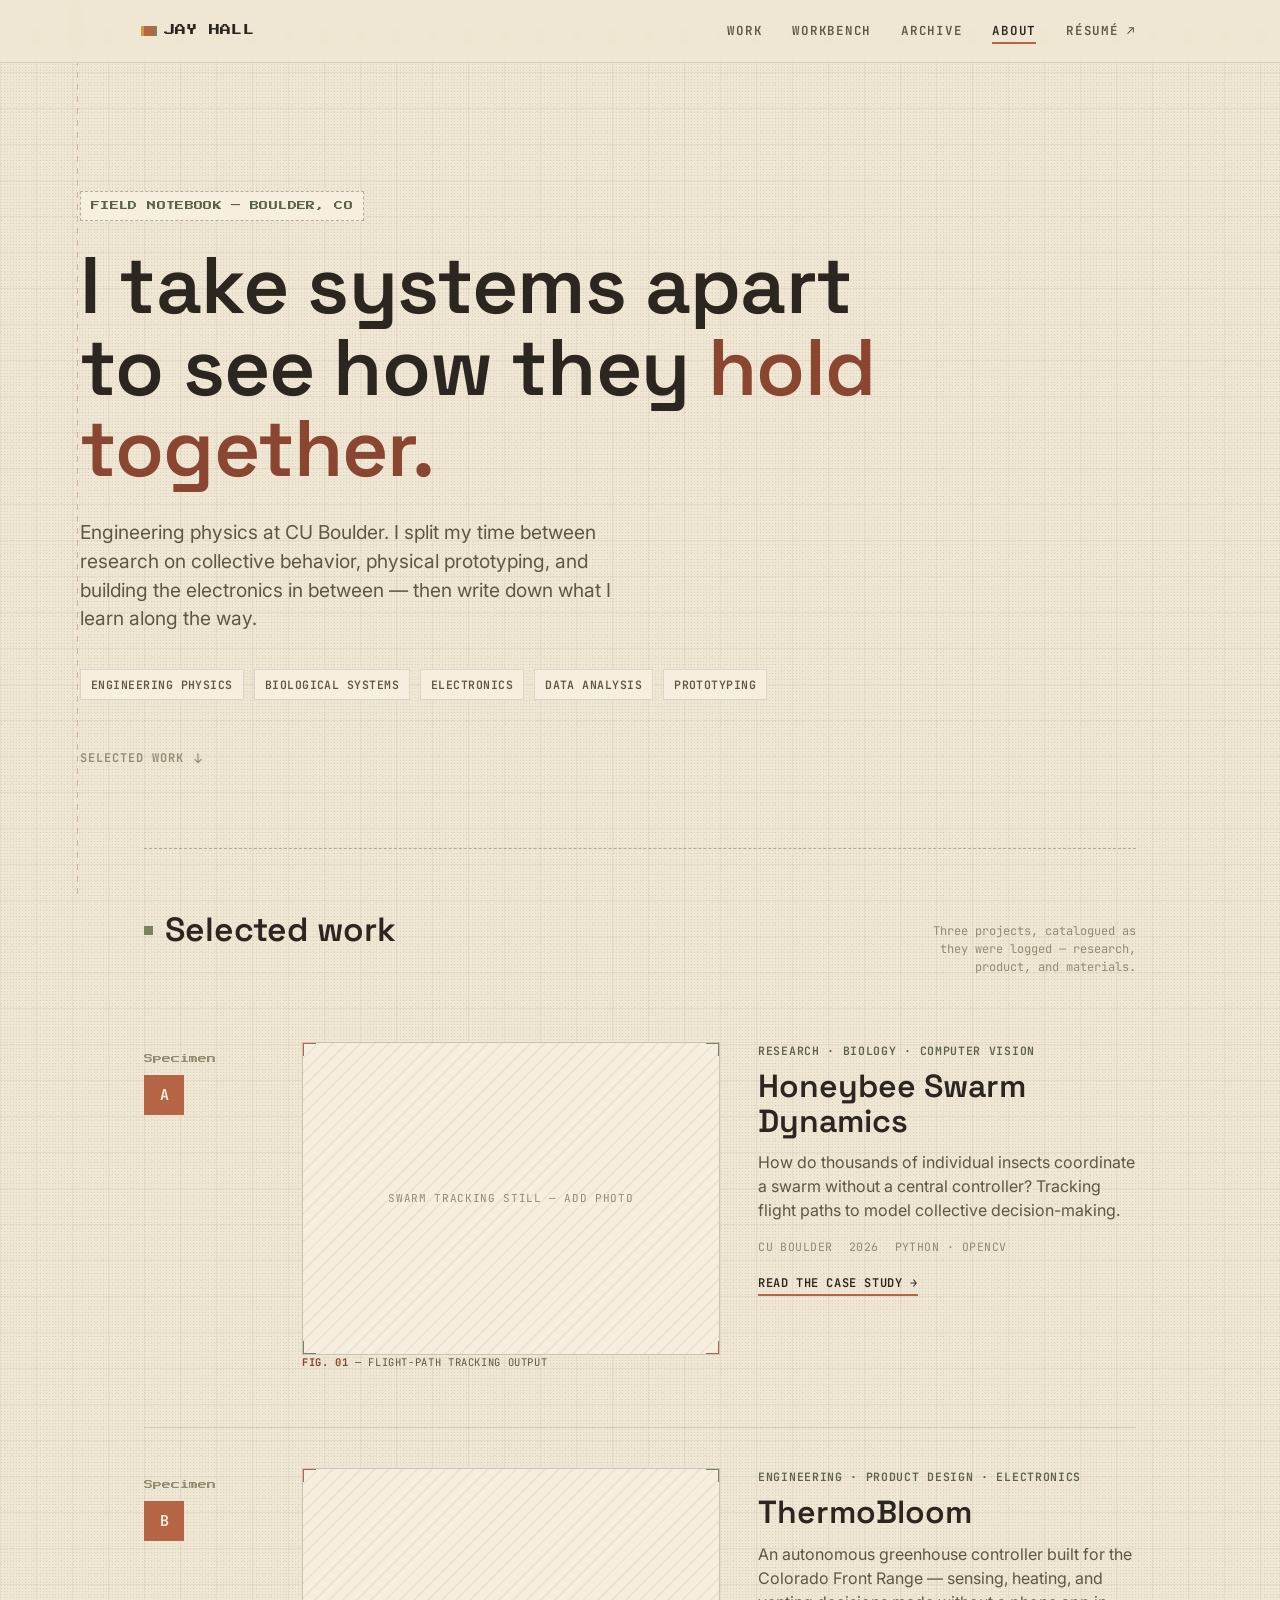
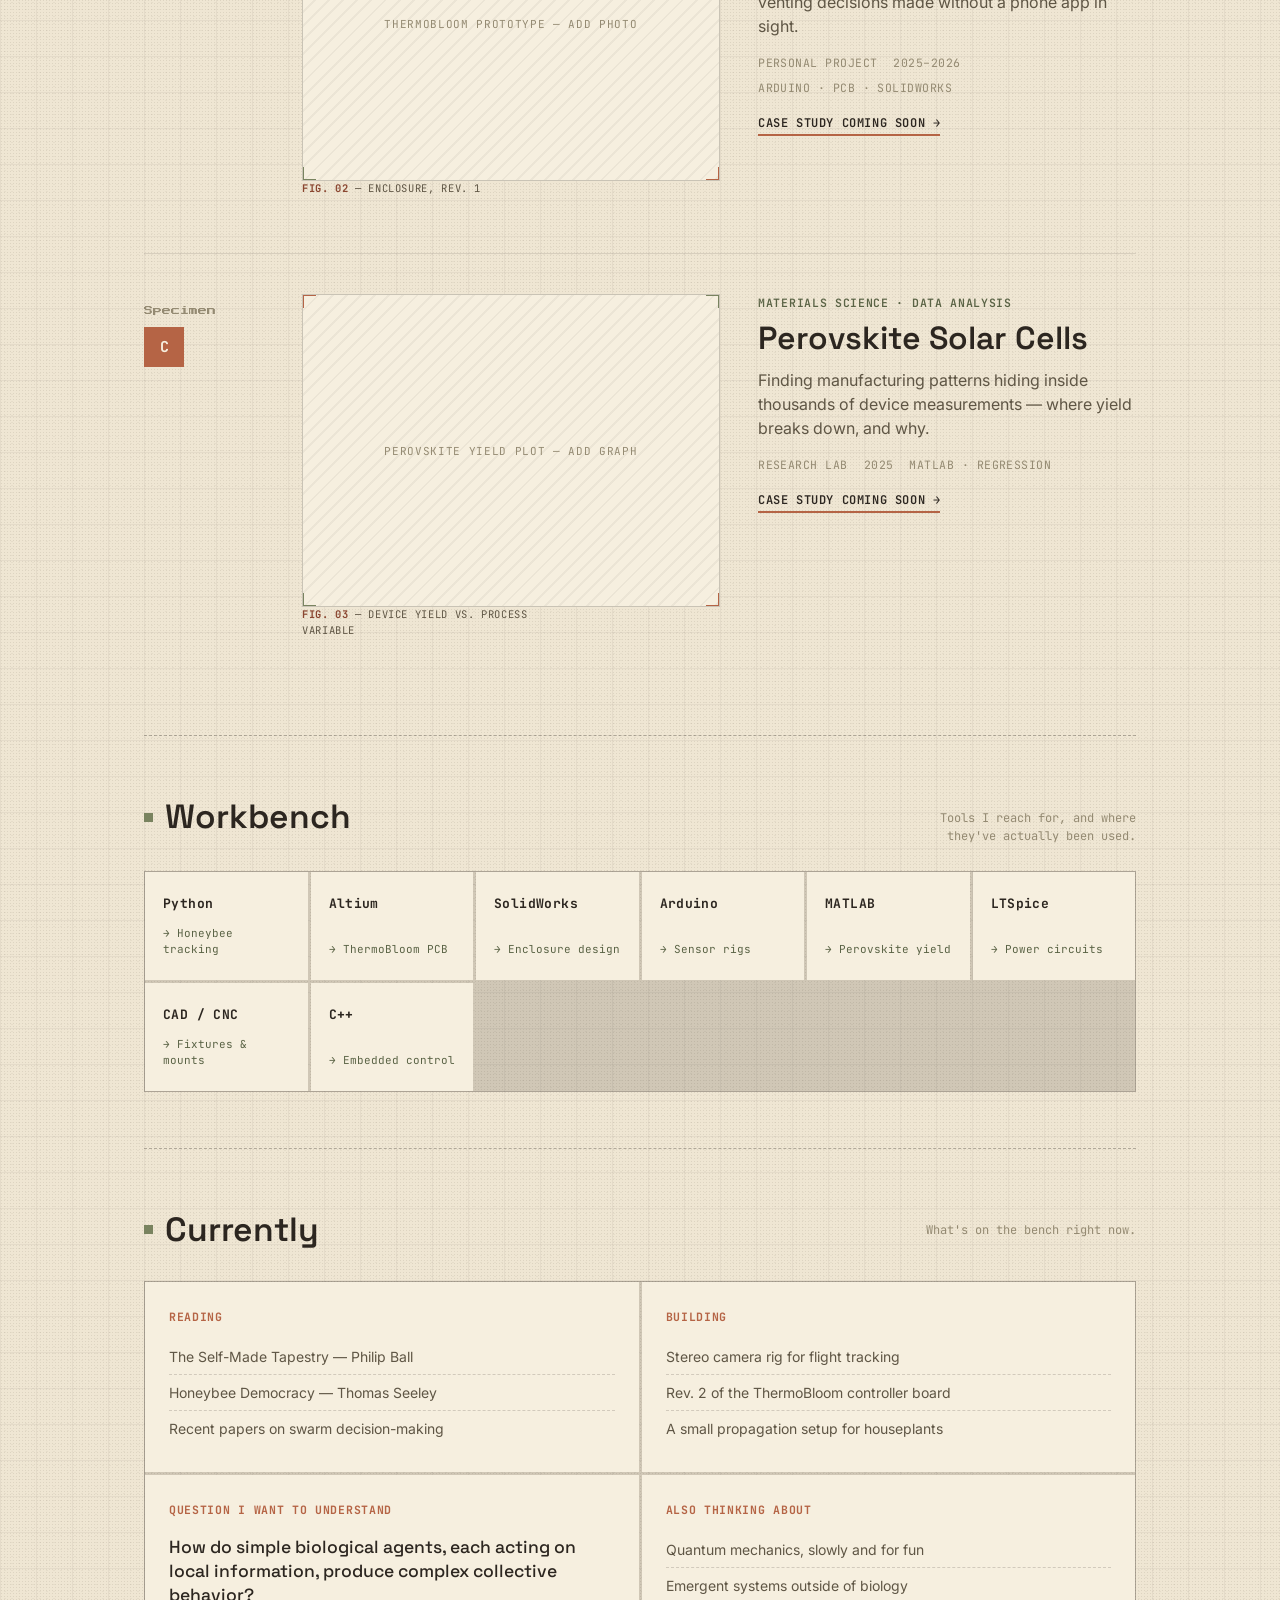
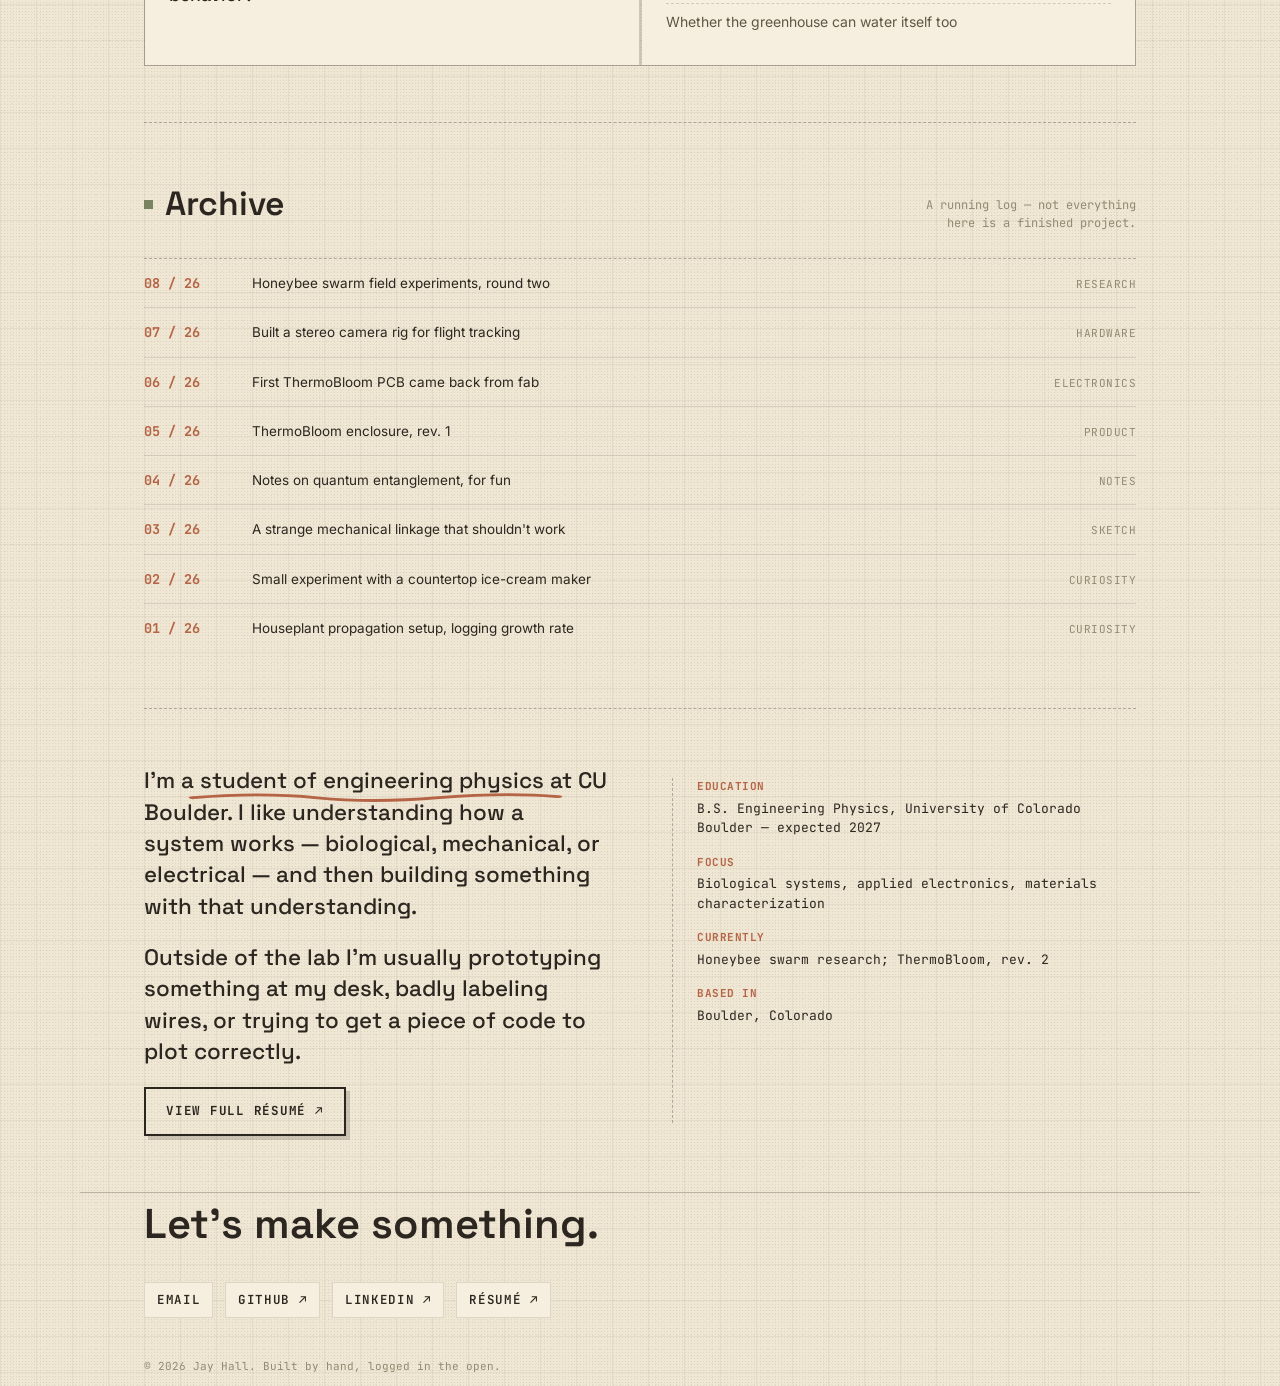
==== index.html @ 504ff8e0 "Update design: earthy palette + technical manual / indie game style" ====
<!doctype html>
<html lang="en">
<head>
<meta charset="utf-8">
<meta name="viewport" content="width=device-width, initial-scale=1">
<title>Jay Hall — Engineering Physics, Research, Prototyping</title>
<meta name="description" content="Portfolio of Jay Hall — engineering physics, biological systems research, and physical prototyping.">
<link rel="stylesheet" href="css/style.css">
</head>
<body>

<nav class="site-nav">
  <div class="wrap">
    <a class="brand" href="index.html"><span class="mark"></span> JAY HALL</a>
    <ul class="nav-links">
      <li><a href="#work">Work</a></li>
      <li><a href="#workbench">Workbench</a></li>
      <li><a href="#archive">Archive</a></li>
      <li><a href="#about">About</a></li>
      <li><a href="resume.html">Résumé ↗</a></li>
    </ul>
  </div>
</nav>

<main>

  <!-- HERO -->
  <header class="hero wrap">
    <div class="field-tag">Field notebook — Boulder, CO</div>
    <h1>I take systems apart<br>to see how they <em>hold together.</em></h1>
    <p class="lede">Engineering physics at CU Boulder. I split my time between research on collective behavior, physical prototyping, and building the electronics in between — then write down what I learn along the way.</p>
    <div class="field-tags">
      <span>Engineering Physics</span>
      <span>Biological Systems</span>
      <span>Electronics</span>
      <span>Data Analysis</span>
      <span>Prototyping</span>
    </div>
    <a class="scroll-cue" href="#work">
      Selected work
      <svg viewBox="0 0 24 24" fill="none" stroke="currentColor" stroke-width="2"><path d="M12 4v16M6 14l6 6 6-6"/></svg>
    </a>
  </header>

  <!-- SELECTED WORK -->
  <section id="work" class="wrap">
    <div class="section-head reveal">
      <h2>Selected work</h2>
      <div class="note">Three projects, catalogued as they were logged — research, product, and materials.</div>
    </div>

    <div class="work-list">

      <article class="work-entry reveal">
        <div class="spec-no">Specimen<b>A</b></div>
        <div class="work-card">
          <div>
            <figure class="bracketed">
              <div class="placeholder-art">Swarm tracking still — add photo</div>
              <span class="bx1"></span><span class="bx2"></span>
            </figure>
            <p class="fig-caption"><b>FIG. 01</b> — Flight-path tracking output</p>
          </div>
          <div class="body">
            <div class="work-tag">Research · Biology · Computer Vision</div>
            <a class="title-link" href="projects/honeybees.html"><h3>Honeybee Swarm Dynamics</h3></a>
            <p>How do thousands of individual insects coordinate a swarm without a central controller? Tracking flight paths to model collective decision-making.</p>
            <div class="work-meta">
              <span>CU Boulder</span>
              <span>2026</span>
              <span>Python · OpenCV</span>
            </div>
            <a class="read-more" href="projects/honeybees.html">Read the case study →</a>
          </div>
        </div>
      </article>

      <article class="work-entry reveal">
        <div class="spec-no">Specimen<b>B</b></div>
        <div class="work-card">
          <div>
            <figure class="bracketed">
              <div class="placeholder-art">ThermoBloom prototype — add photo</div>
              <span class="bx1"></span><span class="bx2"></span>
            </figure>
            <p class="fig-caption"><b>FIG. 02</b> — Enclosure, rev. 1</p>
          </div>
          <div class="body">
            <div class="work-tag">Engineering · Product Design · Electronics</div>
            <a class="title-link" href="#"><h3>ThermoBloom</h3></a>
            <p>An autonomous greenhouse controller built for the Colorado Front Range — sensing, heating, and venting decisions made without a phone app in sight.</p>
            <div class="work-meta">
              <span>Personal Project</span>
              <span>2025–2026</span>
              <span>Arduino · PCB · SolidWorks</span>
            </div>
            <a class="read-more" href="#">Case study coming soon →</a>
          </div>
        </div>
      </article>

      <article class="work-entry reveal">
        <div class="spec-no">Specimen<b>C</b></div>
        <div class="work-card">
          <div>
            <figure class="bracketed">
              <div class="placeholder-art">Perovskite yield plot — add graph</div>
              <span class="bx1"></span><span class="bx2"></span>
            </figure>
            <p class="fig-caption"><b>FIG. 03</b> — Device yield vs. process variable</p>
          </div>
          <div class="body">
            <div class="work-tag">Materials Science · Data Analysis</div>
            <a class="title-link" href="#"><h3>Perovskite Solar Cells</h3></a>
            <p>Finding manufacturing patterns hiding inside thousands of device measurements — where yield breaks down, and why.</p>
            <div class="work-meta">
              <span>Research Lab</span>
              <span>2025</span>
              <span>MATLAB · Regression</span>
            </div>
            <a class="read-more" href="#">Case study coming soon →</a>
          </div>
        </div>
      </article>

    </div>
  </section>

  <!-- WORKBENCH -->
  <section id="workbench" class="wrap">
    <div class="section-head reveal">
      <h2>Workbench</h2>
      <div class="note">Tools I reach for, and where they've actually been used.</div>
    </div>
    <div class="workbench-grid reveal">
      <div class="bench-item"><span class="name">Python</span><span class="used-in">→ Honeybee tracking</span></div>
      <div class="bench-item"><span class="name">Altium</span><span class="used-in">→ ThermoBloom PCB</span></div>
      <div class="bench-item"><span class="name">SolidWorks</span><span class="used-in">→ Enclosure design</span></div>
      <div class="bench-item"><span class="name">Arduino</span><span class="used-in">→ Sensor rigs</span></div>
      <div class="bench-item"><span class="name">MATLAB</span><span class="used-in">→ Perovskite yield</span></div>
      <div class="bench-item"><span class="name">LTSpice</span><span class="used-in">→ Power circuits</span></div>
      <div class="bench-item"><span class="name">CAD / CNC</span><span class="used-in">→ Fixtures &amp; mounts</span></div>
      <div class="bench-item"><span class="name">C++</span><span class="used-in">→ Embedded control</span></div>
    </div>
  </section>

  <!-- CURRENTLY -->
  <section class="wrap">
    <div class="section-head reveal">
      <h2>Currently</h2>
      <div class="note">What's on the bench right now.</div>
    </div>
    <div class="currently-grid reveal">
      <div class="currently-cell">
        <h4>Reading</h4>
        <ul>
          <li>The Self-Made Tapestry — Philip Ball</li>
          <li>Honeybee Democracy — Thomas Seeley</li>
          <li>Recent papers on swarm decision-making</li>
        </ul>
      </div>
      <div class="currently-cell">
        <h4>Building</h4>
        <ul>
          <li>Stereo camera rig for flight tracking</li>
          <li>Rev. 2 of the ThermoBloom controller board</li>
          <li>A small propagation setup for houseplants</li>
        </ul>
      </div>
      <div class="currently-cell">
        <h4>Question I want to understand</h4>
        <p class="question">How do simple biological agents, each acting on local information, produce complex collective behavior?</p>
      </div>
      <div class="currently-cell">
        <h4>Also thinking about</h4>
        <ul>
          <li>Quantum mechanics, slowly and for fun</li>
          <li>Emergent systems outside of biology</li>
          <li>Whether the greenhouse can water itself too</li>
        </ul>
      </div>
    </div>
  </section>

  <!-- ARCHIVE -->
  <section id="archive" class="wrap">
    <div class="section-head reveal">
      <h2>Archive</h2>
      <div class="note">A running log — not everything here is a finished project.</div>
    </div>
    <div class="archive-list reveal">
      <div class="archive-row"><span class="idx">08 / 26</span><span class="desc">Honeybee swarm field experiments, round two</span><span class="tag">Research</span></div>
      <div class="archive-row"><span class="idx">07 / 26</span><span class="desc">Built a stereo camera rig for flight tracking</span><span class="tag">Hardware</span></div>
      <div class="archive-row"><span class="idx">06 / 26</span><span class="desc">First ThermoBloom PCB came back from fab</span><span class="tag">Electronics</span></div>
      <div class="archive-row"><span class="idx">05 / 26</span><span class="desc">ThermoBloom enclosure, rev. 1</span><span class="tag">Product</span></div>
      <div class="archive-row"><span class="idx">04 / 26</span><span class="desc">Notes on quantum entanglement, for fun</span><span class="tag">Notes</span></div>
      <div class="archive-row"><span class="idx">03 / 26</span><span class="desc">A strange mechanical linkage that shouldn't work</span><span class="tag">Sketch</span></div>
      <div class="archive-row"><span class="idx">02 / 26</span><span class="desc">Small experiment with a countertop ice-cream maker</span><span class="tag">Curiosity</span></div>
      <div class="archive-row"><span class="idx">01 / 26</span><span class="desc">Houseplant propagation setup, logging growth rate</span><span class="tag">Curiosity</span></div>
    </div>
  </section>

  <!-- ABOUT / RESUME TEASER -->
  <section id="about" class="wrap">
    <div class="about-block reveal">
      <div>
        <p>I'm a <span class="mark">student of engineering physics<svg viewBox="0 0 100 10" preserveAspectRatio="none"><path d="M2 6 Q 20 1, 35 6 T 68 6 T 100 5"/></svg></span> at CU Boulder. I like understanding how a system works — biological, mechanical, or electrical — and then building something with that understanding.</p>
        <p>Outside of the lab I'm usually prototyping something at my desk, badly labeling wires, or trying to get a piece of code to plot correctly.</p>
        <a class="btn ghost" href="resume.html">View full résumé ↗</a>
      </div>
      <dl class="mini-resume">
        <dt>Education</dt>
        <dd>B.S. Engineering Physics, University of Colorado Boulder — expected 2027</dd>
        <dt>Focus</dt>
        <dd>Biological systems, applied electronics, materials characterization</dd>
        <dt>Currently</dt>
        <dd>Honeybee swarm research; ThermoBloom, rev. 2</dd>
        <dt>Based in</dt>
        <dd>Boulder, Colorado</dd>
      </dl>
    </div>
  </section>

</main>

<footer class="wrap">
  <p class="cta">Let's make something.</p>
  <div class="contact-links">
    <a href="mailto:jay@example.com">Email</a>
    <a href="https://github.com/">GitHub ↗</a>
    <a href="https://linkedin.com/">LinkedIn ↗</a>
    <a href="resume.html">Résumé ↗</a>
  </div>
  <p class="fine">© <span id="year"></span> Jay Hall. Built by hand, logged in the open.</p>
</footer>

<script src="js/main.js"></script>
</body>
</html>
---- css/style.css ----
/* ============================================================
   JAY HALL — PORTFOLIO
   Design system: "Field Manual"
   Grain-paper ground + earthy 3-color palette (sage / clay / mustard)
   — 1980s technical-manual conventions (leader lines, FIG. captions,
   circled callouts) crossed with indie-game UI framing (corner
   brackets, chunky menu buttons, a pixel-font accent used sparingly).
   ============================================================ */

@import url('https://fonts.googleapis.com/css2?family=Space+Grotesk:wght@400;500;600;700&family=Inter:wght@400;500;600&family=JetBrains+Mono:wght@400;500;600;700&family=Press+Start+2P&display=swap');

:root{
  /* -- paper -- */
  --paper:        #efe6d3;
  --paper-deep:   #e6dac0;
  --paper-card:   #f6efdf;
  --grain-dot:    rgba(64, 54, 38, 0.10);
  --grid-line:    rgba(64, 54, 38, 0.06);

  /* -- ink -- */
  --ink:          #2c2620;
  --ink-soft:     #5f5645;
  --ink-faint:    #948a72;

  /* -- earthy accent trio -- */
  --clay:         #b56445;   /* primary accent — rust/clay */
  --clay-deep:    #8a4630;
  --sage:         #79835f;   /* secondary accent — muted sage */
  --sage-deep:    #5a6345;
  --mustard:      #cf9a3e;   /* tertiary — sparing highlight */

  --margin-line:  var(--clay);

  --serif:  'Space Grotesk', 'Inter', sans-serif; /* display / headings */
  --sans:   'Inter', -apple-system, BlinkMacSystemFont, sans-serif;
  --mono:   'JetBrains Mono', 'SFMono-Regular', monospace;
  --pixel:  'Press Start 2P', var(--mono);

  --edge: 1.5px solid rgba(44,38,32,0.22);
  --edge-soft: 1px solid rgba(44,38,32,0.12);
  --edge-dashed: 1.5px dashed rgba(44,38,32,0.32);

  --content-w: 1120px;
  --gutter: clamp(20px, 5vw, 64px);
}

*,*::before,*::after{ box-sizing: border-box; }
html{ scroll-behavior: smooth; }

@media (prefers-reduced-motion: reduce){
  html{ scroll-behavior: auto; }
  *,*::before,*::after{ animation-duration: 0.001ms !important; animation-iteration-count: 1 !important; transition-duration: 0.001ms !important; scroll-behavior: auto !important; }
}

/* ---------- grain-paper background (recreates a fine halftone/noise
   texture on warm paper without shipping an image file) ---------- */
body{
  margin: 0;
  background-color: var(--paper);
  background-image:
    radial-gradient(var(--grain-dot) 0.6px, transparent 0.6px),
    radial-gradient(var(--grain-dot) 0.5px, transparent 0.5px),
    linear-gradient(var(--grid-line) 1px, transparent 1px),
    linear-gradient(90deg, var(--grid-line) 1px, transparent 1px);
  background-size:
    3px 3px,
    7px 7px,
    36px 36px,
    36px 36px;
  background-position:
    0 0,
    1.5px 3px,
    0 0,
    0 0;
  color: var(--ink);
  font-family: var(--sans);
  font-size: 16px;
  line-height: 1.5;
  -webkit-font-smoothing: antialiased;
}

/* left margin rule, like a lab notebook page — desktop only */
body::before{
  content: "";
  position: fixed;
  top: 0; bottom: 0;
  left: clamp(28px, 6vw, 96px);
  width: 1px;
  background:
    repeating-linear-gradient(
      to bottom,
      var(--margin-line) 0 6px,
      transparent 6px 12px
    );
  opacity: 0.4;
  z-index: 0;
  pointer-events: none;
}
@media (max-width: 760px){ body::before{ display:none; } }

a{ color: inherit; }
img{ max-width: 100%; display:block; }

::selection{ background: var(--clay); color: var(--paper-card); }

:focus-visible{
  outline: 2px solid var(--clay);
  outline-offset: 3px;
}

.wrap{
  max-width: var(--content-w);
  margin: 0 auto;
  padding: 0 var(--gutter);
  position: relative;
  z-index: 1;
}

/* ---------- eyebrow / labels ---------- */
.eyebrow{
  font-family: var(--mono);
  font-weight: 600;
  font-size: 12px;
  letter-spacing: 0.14em;
  text-transform: uppercase;
  color: var(--clay);
}
.eyebrow.muted{ color: var(--ink-faint); }

.hr{ border: none; border-top: var(--edge); margin: 0; }
.hr.dashed{ border-top: var(--edge-dashed); }

/* ---------- corner-bracket frame (indie-game reticle / manual figure
   frame) — apply with class "bracketed" on any positioned box ---------- */
.bracketed{ position: relative; }
.bracketed::before,
.bracketed::after,
.bracketed .bx1,
.bracketed .bx2{
  content: "";
  position: absolute;
  width: 14px; height: 14px;
  z-index: 2;
  pointer-events: none;
}
.bracketed::before{ /* top-left */
  top: -1px; left: -1px;
  border-top: 2.5px solid var(--clay);
  border-left: 2.5px solid var(--clay);
}
.bracketed::after{ /* bottom-right */
  bottom: -1px; right: -1px;
  border-bottom: 2.5px solid var(--clay);
  border-right: 2.5px solid var(--clay);
}
.bracketed .bx1{ top: -1px; right: -1px; border-top: 2.5px solid var(--sage); border-right: 2.5px solid var(--sage); }
.bracketed .bx2{ bottom: -1px; left: -1px; border-bottom: 2.5px solid var(--sage); border-left: 2.5px solid var(--sage); }

/* ---------- nav ---------- */
.site-nav{
  position: sticky;
  top: 0;
  z-index: 40;
  background: rgba(239,230,211,0.88);
  backdrop-filter: blur(6px);
  border-bottom: var(--edge-soft);
}
.site-nav .wrap{
  display: flex;
  align-items: center;
  justify-content: space-between;
  height: 62px;
}
.brand{
  font-family: var(--pixel);
  font-size: 11px;
  letter-spacing: 0.02em;
  text-decoration: none;
  display:flex;
  align-items:center;
  gap: 10px;
  color: var(--ink);
}
.brand .mark{
  display:inline-block;
  width: 10px; height: 10px;
  background: var(--clay);
  box-shadow: 3px 0 0 var(--sage), -3px 0 0 var(--mustard);
}
.nav-links{
  display:flex;
  gap: clamp(14px, 2.4vw, 30px);
  list-style: none;
  margin:0; padding:0;
  font-family: var(--mono);
  font-weight: 600;
  font-size: 12.5px;
  letter-spacing: 0.06em;
  text-transform: uppercase;
}
.nav-links a{
  text-decoration: none;
  color: var(--ink-soft);
  padding-bottom: 3px;
  border-bottom: 2px solid transparent;
  transition: color .15s ease, border-color .15s ease;
}
.nav-links a:hover, .nav-links a.active{
  color: var(--ink);
  border-color: var(--clay);
}
@media (max-width: 700px){ .nav-links{ display:none; } }

/* ---------- hero ---------- */
.hero{ padding: clamp(64px, 12vw, 128px) 0 clamp(48px, 8vw, 80px); position: relative; }
.hero .field-tag{
  font-family: var(--pixel);
  font-size: 9px;
  line-height: 1.8;
  color: var(--sage-deep);
  letter-spacing: 0.04em;
  text-transform: uppercase;
  margin-bottom: 24px;
  display:inline-block;
  padding: 6px 10px;
  border: var(--edge-dashed);
  background: var(--paper-card);
}
.hero h1{
  font-family: var(--serif);
  font-weight: 600;
  font-size: clamp(2.5rem, 6.6vw, 5rem);
  line-height: 1.02;
  margin: 0 0 28px;
  letter-spacing: -0.01em;
}
.hero h1 em{
  font-style: normal;
  color: var(--clay-deep);
}
.hero .lede{
  max-width: 46ch;
  font-size: clamp(1.02rem, 1.6vw, 1.2rem);
  color: var(--ink-soft);
  margin: 0 0 36px;
}
.hero .field-tags{
  display:flex; flex-wrap: wrap; gap: 10px;
  margin-bottom: 44px;
}
.hero .field-tags span{
  font-family: var(--mono);
  font-weight: 600;
  font-size: 11.5px;
  letter-spacing: 0.04em;
  text-transform: uppercase;
  color: var(--ink-soft);
  border: var(--edge-soft);
  background: var(--paper-card);
  padding: 6px 10px;
}

.scroll-cue{
  font-family: var(--mono);
  font-weight: 600;
  font-size: 12px;
  text-transform: uppercase;
  letter-spacing: 0.08em;
  color: var(--ink-faint);
  display: inline-flex;
  align-items: center;
  gap: 8px;
  text-decoration: none;
}
.scroll-cue svg{ width: 14px; height: 14px; animation: bob 1.8s steps(4) infinite; }
@keyframes bob{ 0%,100%{ transform: translateY(0);} 50%{ transform: translateY(5px);} }

/* ---------- section shell ---------- */
section{ position: relative; }
.section-head{
  display:flex;
  align-items: baseline;
  justify-content: space-between;
  gap: 20px;
  padding: 56px 0 26px;
  border-top: var(--edge-dashed);
}
.section-head h2{
  font-family: var(--serif);
  font-weight: 600;
  font-size: clamp(1.6rem, 3vw, 2.1rem);
  margin: 0;
  display:flex;
  align-items:center;
  gap: 12px;
}
.section-head h2::before{
  content: "";
  width: 9px; height: 9px;
  background: var(--sage);
}
.section-head .note{
  font-family: var(--mono);
  font-size: 12px;
  color: var(--ink-faint);
  text-align: right;
  max-width: 30ch;
}

/* ---------- selected work ---------- */
.work-list{ padding-bottom: 40px; }
.work-entry{
  display: grid;
  grid-template-columns: 110px 1fr;
  gap: clamp(20px, 4vw, 48px);
  padding: 40px 0;
  border-top: var(--edge-soft);
  align-items: start;
}
.work-entry:first-child{ border-top: none; }

.work-entry .spec-no{
  font-family: var(--pixel);
  font-size: 9px;
  line-height: 1.9;
  color: var(--ink-faint);
  padding-top: 8px;
}
.work-entry .spec-no b{
  display:flex;
  align-items:center;
  justify-content:center;
  margin-top: 8px;
  width: 40px; height: 40px;
  font-size: 15px;
  color: var(--paper-card);
  background: var(--clay);
  font-family: var(--mono);
  font-weight: 700;
}

.work-card{
  display:grid;
  grid-template-columns: 1.05fr 0.95fr;
  gap: clamp(20px, 3vw, 40px);
  align-items: start;
}
@media (max-width: 820px){
  .work-entry{ grid-template-columns: 1fr; }
  .work-card{ grid-template-columns: 1fr; }
}

.work-card figure{
  margin:0;
  aspect-ratio: 4/3;
  background: var(--paper-card);
  border: var(--edge);
  position: relative;
  overflow: hidden;
}
.work-card figure .placeholder-art{
  position:absolute; inset:0;
  display:flex; align-items:center; justify-content:center;
  color: var(--ink-faint);
  font-family: var(--mono);
  font-size: 11px;
  letter-spacing: 0.06em;
  text-transform: uppercase;
  text-align: center;
  padding: 20px;
  background:
    repeating-linear-gradient(135deg, rgba(44,38,32,0.05) 0 2px, transparent 2px 10px);
}
.fig-caption{
  font-family: var(--mono);
  font-size: 10.5px;
  letter-spacing: 0.06em;
  text-transform: uppercase;
  color: var(--ink-faint);
  margin: 8px 2px 0;
}
.fig-caption b{ color: var(--clay-deep); }

.work-card .body a.title-link{ text-decoration:none; }
.work-tag{
  font-family: var(--mono);
  font-weight: 600;
  font-size: 11.5px;
  letter-spacing: 0.06em;
  text-transform: uppercase;
  color: var(--sage-deep);
  margin-bottom: 10px;
}
.work-card h3{
  font-family: var(--serif);
  font-weight: 600;
  font-size: clamp(1.5rem, 2.6vw, 2rem);
  margin: 0 0 12px;
  line-height: 1.08;
}
.work-card p{
  color: var(--ink-soft);
  max-width: 46ch;
  margin: 0 0 16px;
}
.work-meta{
  display:flex; flex-wrap:wrap; gap: 8px 16px;
  font-family: var(--mono);
  font-size: 11.5px;
  color: var(--ink-faint);
  text-transform: uppercase;
  letter-spacing: 0.04em;
}
.read-more{
  display:inline-flex; align-items:center; gap:6px;
  margin-top: 18px;
  font-family: var(--mono);
  font-weight: 600;
  font-size: 12px;
  text-transform: uppercase;
  letter-spacing: 0.05em;
  text-decoration:none;
  color: var(--ink);
  border-bottom: 2px solid var(--clay);
  padding-bottom: 2px;
}
.read-more:hover{ color: var(--clay-deep); }

/* ---------- workbench ---------- */
.workbench-grid{
  display:grid;
  grid-template-columns: repeat(auto-fill, minmax(160px, 1fr));
  gap: 3px;
  background: rgba(44,38,32,0.16);
  border: var(--edge);
  margin-bottom: 56px;
}
.bench-item{
  background: var(--paper-card);
  padding: 22px 18px;
  min-height: 108px;
  display:flex; flex-direction:column; justify-content:space-between;
  transition: background .15s ease, transform .1s ease;
}
.bench-item:hover{ background: #fbf3df; transform: translateY(-2px); }
.bench-item .name{
  font-family: var(--mono);
  font-weight: 700;
  font-size: 13px;
  letter-spacing: 0.03em;
}
.bench-item .used-in{
  font-family: var(--mono);
  font-size: 11px;
  color: var(--sage-deep);
  margin-top: 10px;
}

/* ---------- archive ---------- */
.archive-list{ padding-bottom: 56px; }
.archive-row{
  display:grid;
  grid-template-columns: 90px 1fr 140px;
  gap: 18px;
  align-items: baseline;
  padding: 14px 0;
  border-top: var(--edge-soft);
  font-family: var(--mono);
  font-size: 13.5px;
}
.archive-row:first-of-type{ border-top: var(--edge-dashed); }
.archive-row .idx{ color: var(--clay); font-weight: 700; }
.archive-row .desc{ font-family: var(--sans); color: var(--ink); }
.archive-row .tag{ color: var(--ink-faint); text-align:right; text-transform: uppercase; letter-spacing: .04em; font-size: 11px; }

/* ---------- currently ---------- */
.currently-grid{
  display:grid;
  grid-template-columns: repeat(2, 1fr);
  gap: 3px;
  background: rgba(44,38,32,0.16);
  border: var(--edge);
  margin-bottom: 56px;
}
@media (max-width: 700px){ .currently-grid{ grid-template-columns: 1fr; } }
.currently-cell{ background: var(--paper-card); padding: 26px 24px; }
.currently-cell h4{
  font-family: var(--mono);
  font-weight: 700;
  font-size: 11.5px;
  text-transform: uppercase;
  letter-spacing: 0.06em;
  color: var(--clay);
  margin: 0 0 14px;
}
.currently-cell ul{ margin:0; padding:0; list-style:none; }
.currently-cell li{
  padding: 7px 0;
  border-top: 1px dashed rgba(44,38,32,0.18);
  font-size: 14px;
  color: var(--ink-soft);
}
.currently-cell li:first-child{ border-top:none; }
.currently-cell .question{
  font-family: var(--serif);
  font-weight: 500;
  font-size: 1.1rem;
  color: var(--ink);
  line-height: 1.35;
}

/* ---------- about / resume teaser ---------- */
.about-block{
  display:grid;
  grid-template-columns: 1fr 1fr;
  gap: clamp(24px, 5vw, 64px);
  padding: 56px 0;
  border-top: var(--edge-dashed);
}
@media (max-width: 800px){ .about-block{ grid-template-columns: 1fr; } }
.about-block p{
  font-family: var(--serif);
  font-weight: 500;
  font-size: clamp(1.15rem, 1.8vw, 1.4rem);
  line-height: 1.4;
  margin: 0 0 20px;
}
.btn{
  display:inline-flex;
  align-items:center;
  gap: 10px;
  font-family: var(--mono);
  font-weight: 700;
  font-size: 12.5px;
  text-transform: uppercase;
  letter-spacing: 0.06em;
  text-decoration:none;
  color: var(--paper-card);
  background: var(--ink);
  padding: 13px 20px;
  border: 2px solid var(--ink);
  box-shadow: 4px 4px 0 rgba(44,38,32,0.18);
  transition: background .12s ease, color .12s ease, transform .12s ease, box-shadow .12s ease;
}
.btn:hover{
  background: var(--clay);
  border-color: var(--clay-deep);
  transform: translate(2px, 2px);
  box-shadow: 2px 2px 0 rgba(44,38,32,0.18);
}
.btn.ghost{ background: transparent; color: var(--ink); }
.btn.ghost:hover{ background: var(--ink); color: var(--paper-card); border-color: var(--ink); }

.mini-resume{
  font-family: var(--mono);
  font-size: 13px;
  color: var(--ink-soft);
  border-left: var(--edge-dashed);
  padding-left: 24px;
}
.mini-resume dt{ color: var(--clay); font-weight: 700; text-transform: uppercase; font-size: 11px; letter-spacing: .05em; margin-top: 16px; }
.mini-resume dt:first-child{ margin-top:0; }
.mini-resume dd{ margin: 4px 0 0; color: var(--ink); }

/* ---------- footer / contact ---------- */
footer{ border-top: var(--edge); padding: 56px 0 64px; margin-top: 40px; }
footer .cta{
  font-family: var(--serif);
  font-weight: 600;
  font-size: clamp(1.8rem, 4vw, 2.6rem);
  margin: 0 0 26px;
  max-width: 18ch;
}
.contact-links{
  display:flex; flex-wrap:wrap; gap: 10px 12px;
  font-family: var(--mono);
  font-weight: 600;
  font-size: 12.5px;
  text-transform: uppercase;
  letter-spacing: .05em;
}
.contact-links a{
  text-decoration:none;
  border: var(--edge-soft);
  background: var(--paper-card);
  padding: 8px 12px;
  transition: border-color .12s ease, color .12s ease;
}
.contact-links a:hover{ border-color: var(--clay); color: var(--clay-deep); }
footer .fine{ margin-top: 40px; font-family: var(--mono); font-size: 11px; color: var(--ink-faint); }

/* ---------- hand-annotation / leader-line marks ---------- */
.mark{ position: relative; white-space: nowrap; }
.mark svg{ position: absolute; left: -4%; bottom: -0.32em; width: 108%; height: 0.5em; overflow: visible; }
.mark path{ fill: none; stroke: var(--clay); stroke-width: 2.5; stroke-linecap: round; }

/* ---------- reveal on scroll ---------- */
.reveal{ opacity: 0; transform: translateY(14px); transition: opacity .5s ease, transform .5s ease; }
.reveal.is-visible{ opacity: 1; transform: translateY(0); }

/* ---------- project page ---------- */
.proj-hero{ padding: clamp(40px, 8vw, 72px) 0 20px; border-bottom: var(--edge-dashed); }
.proj-hero .eyebrow{ margin-bottom: 18px; }
.proj-hero h1{
  font-family: var(--serif);
  font-weight: 600;
  font-size: clamp(2.2rem, 6vw, 3.6rem);
  line-height: 1.04;
  margin: 0 0 20px;
}
.proj-hero .dek{
  font-family: var(--serif);
  font-weight: 500;
  font-size: clamp(1.1rem, 2vw, 1.35rem);
  color: var(--ink-soft);
  max-width: 50ch;
  margin: 0 0 28px;
}
.proj-meta{
  display:flex; flex-wrap:wrap; gap: 24px;
  font-family: var(--mono);
  font-size: 12px;
  text-transform: uppercase;
  color: var(--ink-faint);
  padding-bottom: 32px;
}
.proj-meta div b{ display:block; color: var(--ink); font-size: 13px; margin-top:4px; }

.proj-figure{
  margin: 20px 0 8px;
  border: var(--edge);
  background: repeating-linear-gradient(135deg, rgba(44,38,32,0.05) 0 2px, transparent 2px 10px);
  aspect-ratio: 16/9;
  display:flex; align-items:center; justify-content:center;
  color: var(--ink-faint);
  font-family: var(--mono);
  font-size: 11px;
  text-transform: uppercase;
}
.proj-body{ max-width: 68ch; padding: 8px 0 60px; }
.proj-body h2{
  font-family: var(--serif);
  font-weight: 600;
  font-size: 1.5rem;
  margin: 48px 0 16px;
  display:flex; align-items:center; gap: 10px;
}
.proj-body h2::before{ content: ""; width: 8px; height: 8px; background: var(--clay); }
.proj-body p{ color: var(--ink-soft); font-size: 16px; }
.proj-nav{
  border-top: var(--edge-dashed);
  padding: 32px 0 64px;
  display:flex; justify-content:space-between;
  font-family: var(--mono);
  font-weight: 600;
  font-size: 12.5px;
  text-transform: uppercase;
}
.proj-nav a{ text-decoration:none; }

/* ---------- resume page ---------- */
.resume-shell{ max-width: 760px; padding: clamp(48px, 8vw, 80px) 0 100px; }
.resume-shell h1{
  font-family: var(--serif);
  font-weight: 700;
  font-size: clamp(2rem, 5vw, 2.8rem);
  margin: 0 0 6px;
}
.resume-shell .subhead{
  font-family: var(--mono);
  font-size: 13px;
  color: var(--ink-faint);
  text-transform: uppercase;
  letter-spacing: .05em;
  margin-bottom: 40px;
}
.resume-section{ margin-bottom: 40px; }
.resume-section h2{
  font-family: var(--mono);
  font-weight: 700;
  font-size: 12.5px;
  text-transform: uppercase;
  letter-spacing: .08em;
  color: var(--clay);
  border-bottom: var(--edge-dashed);
  padding-bottom: 10px;
  margin: 0 0 18px;
}
.resume-item{ margin-bottom: 18px; }
.resume-item .row{ display:flex; justify-content:space-between; gap: 16px; font-weight: 600; font-size: 15px; }
.resume-item .row span:last-child{ font-family: var(--mono); font-weight: 400; font-size: 12px; color: var(--ink-faint); white-space: nowrap; }
.resume-item .org{ color: var(--ink-soft); font-size: 14px; margin: 2px 0 8px; }
.resume-item ul{ margin: 0; padding-left: 18px; color: var(--ink-soft); font-size: 14.5px; }
.resume-item li{ margin-bottom: 4px; }
.skills-row{ display:flex; flex-wrap:wrap; gap: 8px; }
.skills-row span{
  font-family: var(--mono);
  font-weight: 600;
  font-size: 12px;
  border: var(--edge-soft);
  background: var(--paper-card);
  padding: 6px 10px;
  color: var(--ink-soft);
}
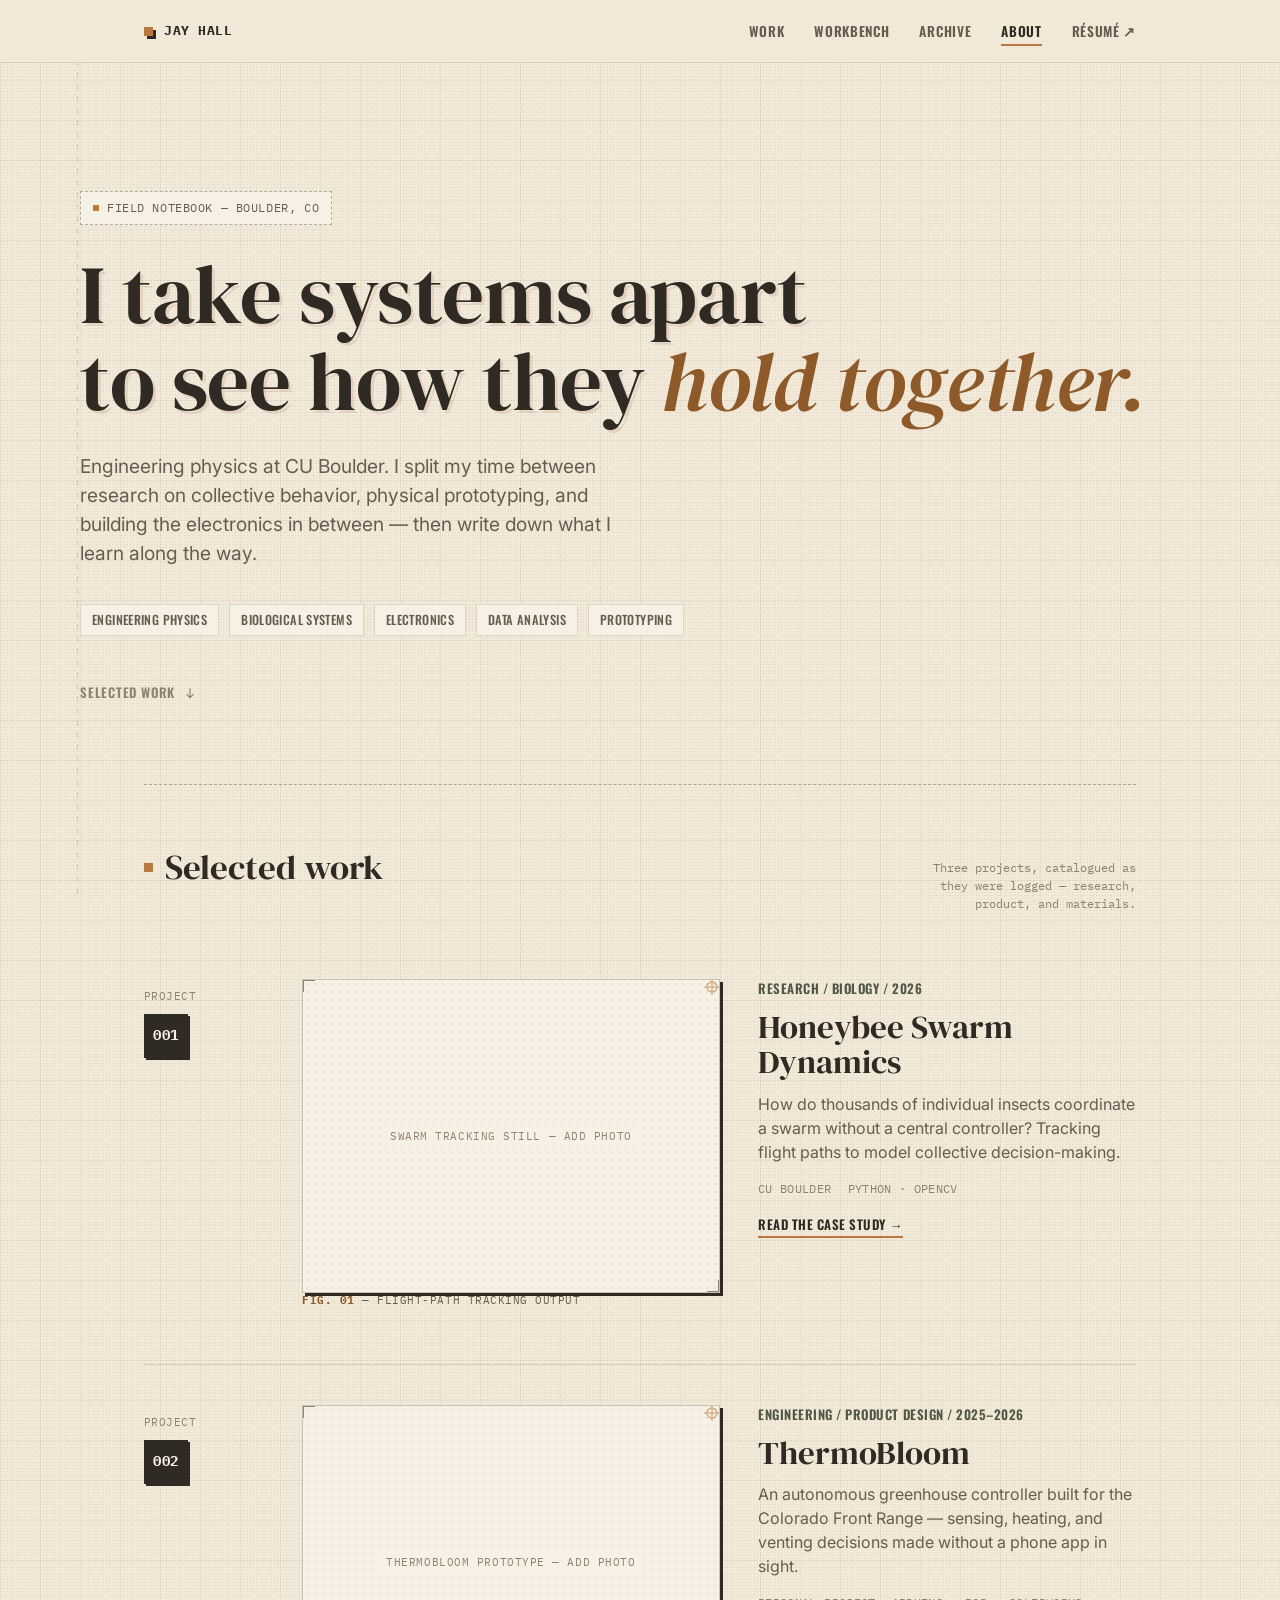
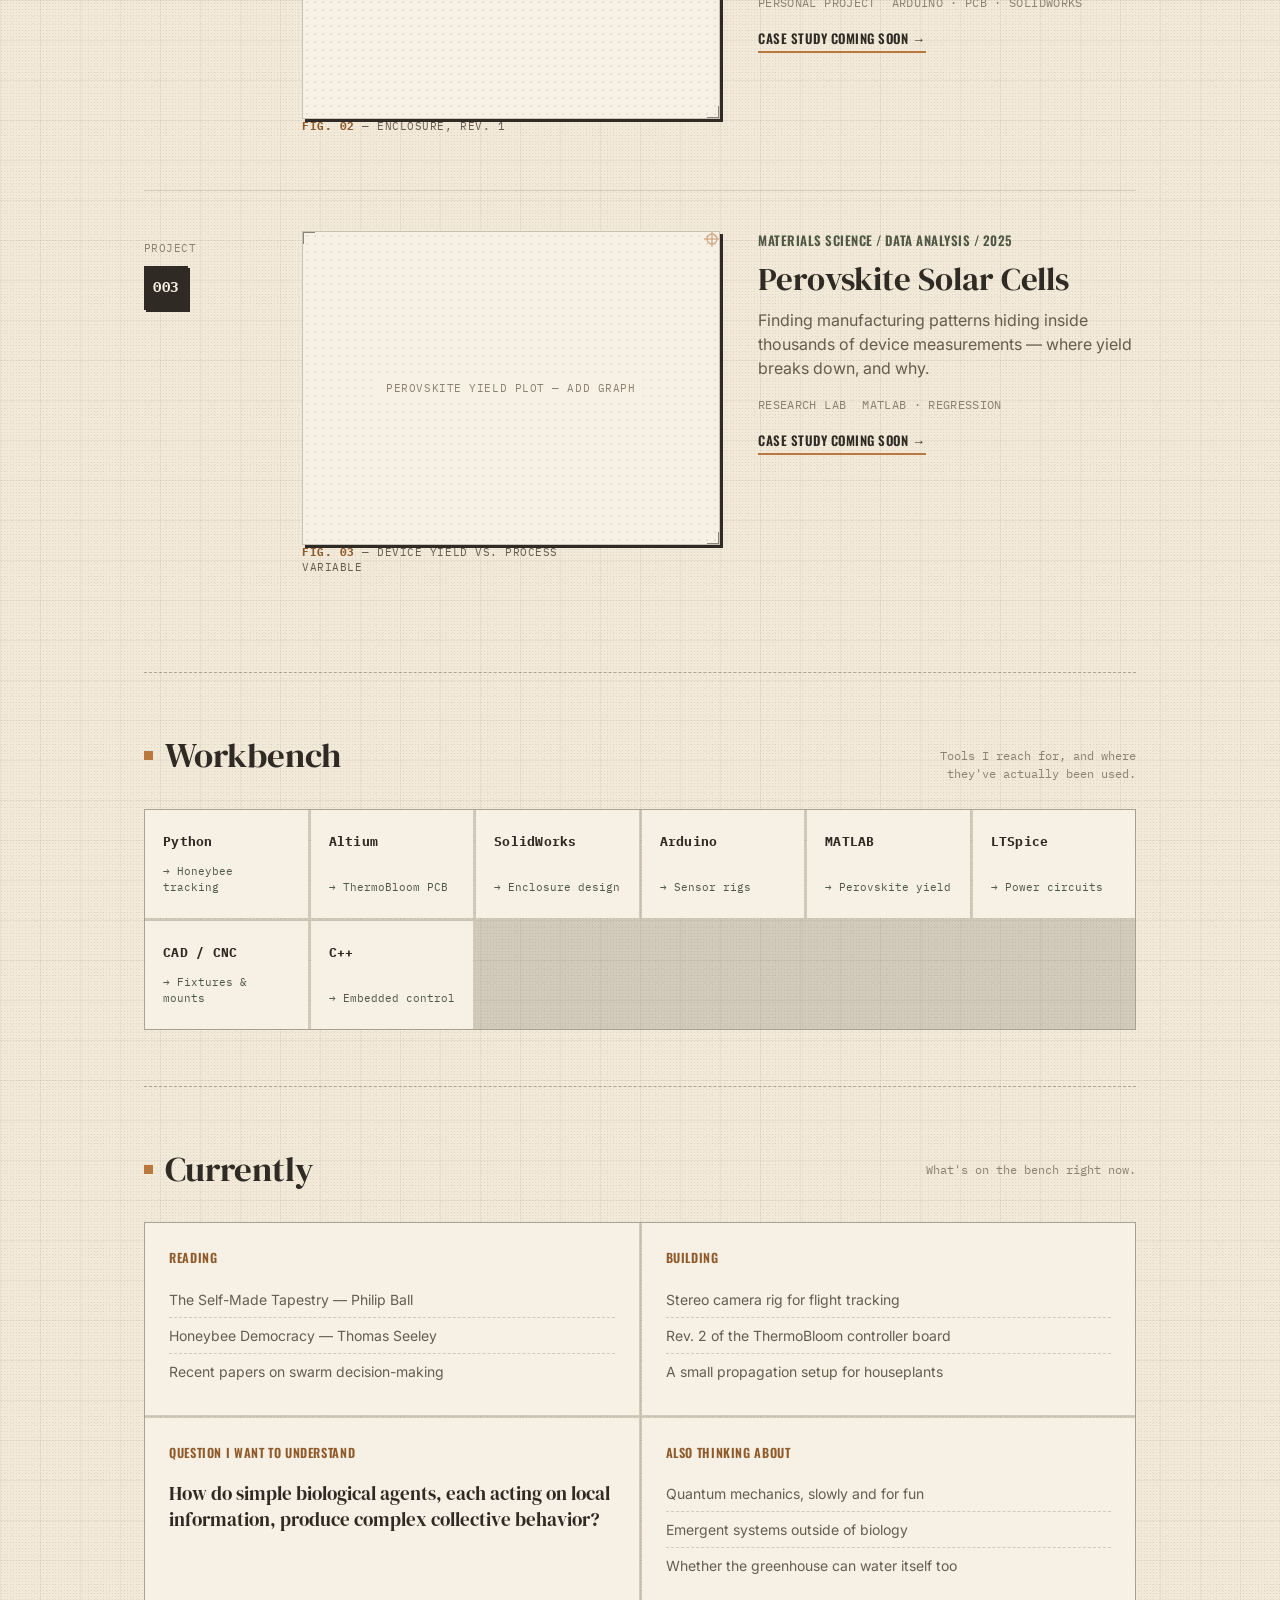
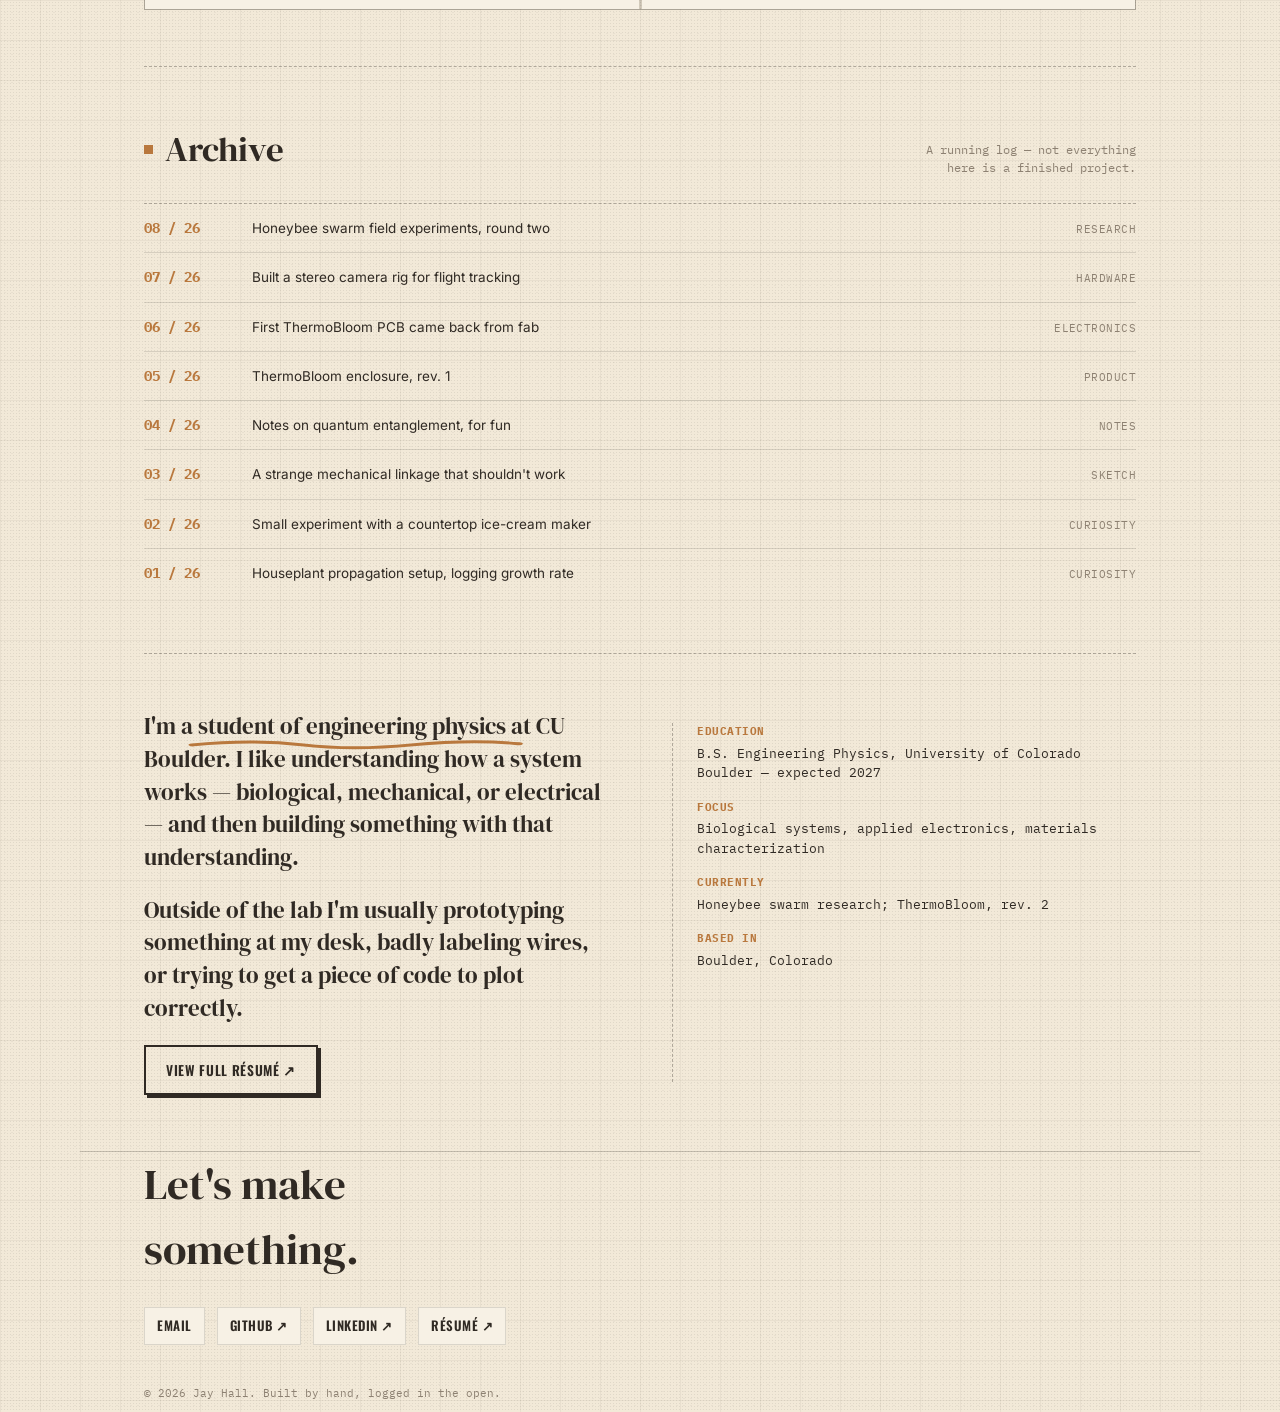
==== commit 3d6ac4f4: "Redesign: retro 1980s print aesthetic Replace the sketchbook/indie-game look with a warm-cream, hard" ====
--- a/index.html
+++ b/index.html
@@ -52,22 +52,21 @@
     <div class="work-list">
 
       <article class="work-entry reveal">
-        <div class="spec-no">Specimen<b>A</b></div>
+        <div class="spec-no">Project<b>001</b></div>
         <div class="work-card">
           <div>
-            <figure class="bracketed">
-              <div class="placeholder-art">Swarm tracking still — add photo</div>
-              <span class="bx1"></span><span class="bx2"></span>
+            <figure class="framed">
+              <div class="placeholder-art"><span>Swarm tracking still — add photo</span></div>
+              <span class="reg"><svg viewBox="0 0 16 16"><circle cx="8" cy="8" r="5"/><line x1="8" y1="0" x2="8" y2="16"/><line x1="0" y1="8" x2="16" y2="8"/></svg></span>
             </figure>
             <p class="fig-caption"><b>FIG. 01</b> — Flight-path tracking output</p>
           </div>
           <div class="body">
-            <div class="work-tag">Research · Biology · Computer Vision</div>
+            <div class="work-tag">Research / Biology / 2026</div>
             <a class="title-link" href="projects/honeybees.html"><h3>Honeybee Swarm Dynamics</h3></a>
             <p>How do thousands of individual insects coordinate a swarm without a central controller? Tracking flight paths to model collective decision-making.</p>
             <div class="work-meta">
               <span>CU Boulder</span>
-              <span>2026</span>
               <span>Python · OpenCV</span>
             </div>
             <a class="read-more" href="projects/honeybees.html">Read the case study →</a>
@@ -76,22 +75,21 @@
       </article>
 
       <article class="work-entry reveal">
-        <div class="spec-no">Specimen<b>B</b></div>
+        <div class="spec-no">Project<b>002</b></div>
         <div class="work-card">
           <div>
-            <figure class="bracketed">
-              <div class="placeholder-art">ThermoBloom prototype — add photo</div>
-              <span class="bx1"></span><span class="bx2"></span>
+            <figure class="framed">
+              <div class="placeholder-art"><span>ThermoBloom prototype — add photo</span></div>
+              <span class="reg"><svg viewBox="0 0 16 16"><circle cx="8" cy="8" r="5"/><line x1="8" y1="0" x2="8" y2="16"/><line x1="0" y1="8" x2="16" y2="8"/></svg></span>
             </figure>
             <p class="fig-caption"><b>FIG. 02</b> — Enclosure, rev. 1</p>
           </div>
           <div class="body">
-            <div class="work-tag">Engineering · Product Design · Electronics</div>
+            <div class="work-tag">Engineering / Product Design / 2025–2026</div>
             <a class="title-link" href="#"><h3>ThermoBloom</h3></a>
             <p>An autonomous greenhouse controller built for the Colorado Front Range — sensing, heating, and venting decisions made without a phone app in sight.</p>
             <div class="work-meta">
               <span>Personal Project</span>
-              <span>2025–2026</span>
               <span>Arduino · PCB · SolidWorks</span>
             </div>
             <a class="read-more" href="#">Case study coming soon →</a>
@@ -100,22 +98,21 @@
       </article>
 
       <article class="work-entry reveal">
-        <div class="spec-no">Specimen<b>C</b></div>
+        <div class="spec-no">Project<b>003</b></div>
         <div class="work-card">
           <div>
-            <figure class="bracketed">
-              <div class="placeholder-art">Perovskite yield plot — add graph</div>
-              <span class="bx1"></span><span class="bx2"></span>
+            <figure class="framed">
+              <div class="placeholder-art"><span>Perovskite yield plot — add graph</span></div>
+              <span class="reg"><svg viewBox="0 0 16 16"><circle cx="8" cy="8" r="5"/><line x1="8" y1="0" x2="8" y2="16"/><line x1="0" y1="8" x2="16" y2="8"/></svg></span>
             </figure>
             <p class="fig-caption"><b>FIG. 03</b> — Device yield vs. process variable</p>
           </div>
           <div class="body">
-            <div class="work-tag">Materials Science · Data Analysis</div>
+            <div class="work-tag">Materials Science / Data Analysis / 2025</div>
             <a class="title-link" href="#"><h3>Perovskite Solar Cells</h3></a>
             <p>Finding manufacturing patterns hiding inside thousands of device measurements — where yield breaks down, and why.</p>
             <div class="work-meta">
               <span>Research Lab</span>
-              <span>2025</span>
               <span>MATLAB · Regression</span>
             </div>
             <a class="read-more" href="#">Case study coming soon →</a>
--- a/css/style.css
+++ b/css/style.css
@@ -1,44 +1,54 @@
 /* ============================================================
    JAY HALL — PORTFOLIO
-   Design system: "Field Manual"
-   Grain-paper ground + earthy 3-color palette (sage / clay / mustard)
-   — 1980s technical-manual conventions (leader lines, FIG. captions,
-   circled callouts) crossed with indie-game UI framing (corner
-   brackets, chunky menu buttons, a pixel-font accent used sparingly).
+   Design system: "Print Shop, 1986"
+   Warm cream stock, dark-brown ink, a single burnt-ochre accent
+   with sage/blue/rust let out only in small doses. Swiss/editorial
+   grid, technical-manual figure conventions, hard offset shadows —
+   built to feel like it just came off a press, not a screen.
    ============================================================ */
 
-@import url('https://fonts.googleapis.com/css2?family=Space+Grotesk:wght@400;500;600;700&family=Inter:wght@400;500;600&family=JetBrains+Mono:wght@400;500;600;700&family=Press+Start+2P&display=swap');
+@import url('https://fonts.googleapis.com/css2?family=DM+Serif+Display:ital@0;1&family=Oswald:wght@400;500;600;700&family=IBM+Plex+Mono:wght@400;500;600;700&family=Inter:wght@400;500;600&display=swap');
 
 :root{
-  /* -- paper -- */
-  --paper:        #efe6d3;
-  --paper-deep:   #e6dac0;
-  --paper-card:   #f6efdf;
-  --grain-dot:    rgba(64, 54, 38, 0.10);
-  --grid-line:    rgba(64, 54, 38, 0.06);
-
-  /* -- ink -- */
-  --ink:          #2c2620;
-  --ink-soft:     #5f5645;
-  --ink-faint:    #948a72;
-
-  /* -- earthy accent trio -- */
-  --clay:         #b56445;   /* primary accent — rust/clay */
-  --clay-deep:    #8a4630;
-  --sage:         #79835f;   /* secondary accent — muted sage */
-  --sage-deep:    #5a6345;
-  --mustard:      #cf9a3e;   /* tertiary — sparing highlight */
-
-  --margin-line:  var(--clay);
-
-  --serif:  'Space Grotesk', 'Inter', sans-serif; /* display / headings */
-  --sans:   'Inter', -apple-system, BlinkMacSystemFont, sans-serif;
-  --mono:   'JetBrains Mono', 'SFMono-Regular', monospace;
-  --pixel:  'Press Start 2P', var(--mono);
-
-  --edge: 1.5px solid rgba(44,38,32,0.22);
-  --edge-soft: 1px solid rgba(44,38,32,0.12);
-  --edge-dashed: 1.5px dashed rgba(44,38,32,0.32);
+  /* -- paper (≈70%) -- */
+  --paper:        #F2E9D8;
+  --paper-light:  #F7F1E5;
+  --paper-deep:   #e8dcc3;
+  --grain-dot:    rgba(48, 42, 36, 0.09);
+  --grid-line:    rgba(48, 42, 36, 0.05);
+
+  /* -- ink (≈20%) -- */
+  --ink:          #302A24;
+  --ink-soft:     #665C50;
+  --ink-faint:    #8d8172;
+
+  /* -- primary accent, used deliberately (≈8%) -- */
+  --ochre:        #B9783D;
+  --ochre-deep:   #8f5a2a;
+
+  /* -- everything else: rare, weird, one-off (≈2%) -- */
+  --blue:         #526B70;
+  --blue-deep:    #3c5054;
+  --sage:         #69735C;
+  --sage-deep:    #4f5745;
+  --rust:         #9B4F38;
+  --rust-deep:    #7a3c2a;
+
+  --margin-line:  var(--ochre);
+
+  /* -- three-tier type system -- */
+  --f-display: 'DM Serif Display', Georgia, 'Times New Roman', serif;   /* 1. big serif headlines */
+  --f-info:    'Oswald', 'Arial Narrow', sans-serif;                    /* 2. condensed sans, category/meta */
+  --f-mono:    'IBM Plex Mono', 'SFMono-Regular', menlo, monospace;     /* 3. technical labels, stats */
+  --f-body:    'Inter', -apple-system, BlinkMacSystemFont, sans-serif;  /* body copy, unbranded on purpose */
+
+  --edge: 1.5px solid rgba(48,42,36,0.24);
+  --edge-soft: 1px solid rgba(48,42,36,0.14);
+  --edge-dashed: 1.5px dashed rgba(48,42,36,0.34);
+
+  --shadow:    5px 5px 0 var(--ink);
+  --shadow-sm: 3px 3px 0 var(--ink);
+  --shadow-xs: 2px 2px 0 var(--ink);
 
   --content-w: 1120px;
   --gutter: clamp(20px, 5vw, 64px);
@@ -52,8 +62,7 @@
   *,*::before,*::after{ animation-duration: 0.001ms !important; animation-iteration-count: 1 !important; transition-duration: 0.001ms !important; scroll-behavior: auto !important; }
 }
 
-/* ---------- grain-paper background (recreates a fine halftone/noise
-   texture on warm paper without shipping an image file) ---------- */
+/* ---------- paper: grain + faint print grid ---------- */
 body{
   margin: 0;
   background-color: var(--paper);
@@ -65,48 +74,40 @@
   background-size:
     3px 3px,
     7px 7px,
-    36px 36px,
-    36px 36px;
+    40px 40px,
+    40px 40px;
   background-position:
     0 0,
     1.5px 3px,
     0 0,
     0 0;
   color: var(--ink);
-  font-family: var(--sans);
+  font-family: var(--f-body);
   font-size: 16px;
   line-height: 1.5;
   -webkit-font-smoothing: antialiased;
 }
 
-/* left margin rule, like a lab notebook page — desktop only */
+/* left margin rule — like a printer's crop guide */
 body::before{
   content: "";
   position: fixed;
   top: 0; bottom: 0;
   left: clamp(28px, 6vw, 96px);
   width: 1px;
-  background:
-    repeating-linear-gradient(
-      to bottom,
-      var(--margin-line) 0 6px,
-      transparent 6px 12px
-    );
-  opacity: 0.4;
+  background: repeating-linear-gradient(to bottom, var(--margin-line) 0 6px, transparent 6px 12px);
+  opacity: 0.32;
   z-index: 0;
   pointer-events: none;
 }
 @media (max-width: 760px){ body::before{ display:none; } }
 
 a{ color: inherit; }
-img{ max-width: 100%; display:block; }
-
-::selection{ background: var(--clay); color: var(--paper-card); }
-
-:focus-visible{
-  outline: 2px solid var(--clay);
-  outline-offset: 3px;
-}
+img{ max-width: 100%; display:block; filter: saturate(0.82) sepia(0.08) contrast(1.03) brightness(0.99); }
+
+::selection{ background: var(--ochre); color: var(--paper-light); }
+
+:focus-visible{ outline: 2px solid var(--ochre); outline-offset: 3px; }
 
 .wrap{
   max-width: var(--content-w);
@@ -116,52 +117,60 @@
   z-index: 1;
 }
 
-/* ---------- eyebrow / labels ---------- */
+/* ---------- tier 2: information (condensed sans, category/meta) ---------- */
 .eyebrow{
-  font-family: var(--mono);
-  font-weight: 600;
-  font-size: 12px;
-  letter-spacing: 0.14em;
-  text-transform: uppercase;
-  color: var(--clay);
+  font-family: var(--f-info);
+  font-weight: 600;
+  font-size: 13px;
+  letter-spacing: 0.09em;
+  text-transform: uppercase;
+  color: var(--ochre-deep);
 }
 .eyebrow.muted{ color: var(--ink-faint); }
 
 .hr{ border: none; border-top: var(--edge); margin: 0; }
 .hr.dashed{ border-top: var(--edge-dashed); }
 
-/* ---------- corner-bracket frame (indie-game reticle / manual figure
-   frame) — apply with class "bracketed" on any positioned box ---------- */
-.bracketed{ position: relative; }
-.bracketed::before,
-.bracketed::after,
-.bracketed .bx1,
-.bracketed .bx2{
+/* ---------- registration marks (print-shop corner ticks, replaces
+   the old game-HUD reticle) — apply "framed" to any positioned box ---------- */
+.framed{ position: relative; }
+.framed::before,
+.framed::after{
   content: "";
   position: absolute;
-  width: 14px; height: 14px;
+  width: 13px; height: 13px;
   z-index: 2;
   pointer-events: none;
-}
-.bracketed::before{ /* top-left */
-  top: -1px; left: -1px;
-  border-top: 2.5px solid var(--clay);
-  border-left: 2.5px solid var(--clay);
-}
-.bracketed::after{ /* bottom-right */
-  bottom: -1px; right: -1px;
-  border-bottom: 2.5px solid var(--clay);
-  border-right: 2.5px solid var(--clay);
-}
-.bracketed .bx1{ top: -1px; right: -1px; border-top: 2.5px solid var(--sage); border-right: 2.5px solid var(--sage); }
-.bracketed .bx2{ bottom: -1px; left: -1px; border-bottom: 2.5px solid var(--sage); border-left: 2.5px solid var(--sage); }
+  border: 2px solid var(--ink);
+  opacity: 0.55;
+}
+.framed::before{ top: -1px; left: -1px; border-right: none; border-bottom: none; }
+.framed::after{ bottom: -1px; right: -1px; border-left: none; border-top: none; }
+.framed .reg{
+  position: absolute;
+  top: -1px; right: -1px;
+  width: 16px; height: 16px;
+  z-index: 2;
+  pointer-events: none;
+  opacity: 0.6;
+}
+.framed .reg svg{ width:100%; height:100%; display:block; }
+.framed .reg circle{ fill:none; stroke: var(--ochre); stroke-width: 1.3; }
+.framed .reg line{ stroke: var(--ochre); stroke-width: 1.3; }
+
+/* ---------- halftone patch — occasional texture, not everywhere ---------- */
+.halftone{
+  background-image: radial-gradient(circle, var(--ink) 1px, transparent 1.3px);
+  background-size: 7px 7px;
+  opacity: 0.14;
+}
 
 /* ---------- nav ---------- */
 .site-nav{
   position: sticky;
   top: 0;
   z-index: 40;
-  background: rgba(239,230,211,0.88);
+  background: rgba(242,233,216,0.92);
   backdrop-filter: blur(6px);
   border-bottom: var(--edge-soft);
 }
@@ -172,30 +181,31 @@
   height: 62px;
 }
 .brand{
-  font-family: var(--pixel);
-  font-size: 11px;
-  letter-spacing: 0.02em;
+  font-family: var(--f-mono);
+  font-weight: 700;
+  font-size: 13px;
+  letter-spacing: 0.04em;
   text-decoration: none;
   display:flex;
   align-items:center;
-  gap: 10px;
+  gap: 11px;
   color: var(--ink);
 }
 .brand .mark{
   display:inline-block;
-  width: 10px; height: 10px;
-  background: var(--clay);
-  box-shadow: 3px 0 0 var(--sage), -3px 0 0 var(--mustard);
+  width: 9px; height: 9px;
+  background: var(--ochre);
+  box-shadow: 3px 3px 0 var(--ink);
 }
 .nav-links{
   display:flex;
   gap: clamp(14px, 2.4vw, 30px);
   list-style: none;
   margin:0; padding:0;
-  font-family: var(--mono);
-  font-weight: 600;
-  font-size: 12.5px;
-  letter-spacing: 0.06em;
+  font-family: var(--f-info);
+  font-weight: 600;
+  font-size: 13.5px;
+  letter-spacing: 0.05em;
   text-transform: uppercase;
 }
 .nav-links a{
@@ -207,36 +217,42 @@
 }
 .nav-links a:hover, .nav-links a.active{
   color: var(--ink);
-  border-color: var(--clay);
+  border-color: var(--ochre);
 }
 @media (max-width: 700px){ .nav-links{ display:none; } }
 
 /* ---------- hero ---------- */
 .hero{ padding: clamp(64px, 12vw, 128px) 0 clamp(48px, 8vw, 80px); position: relative; }
 .hero .field-tag{
-  font-family: var(--pixel);
-  font-size: 9px;
-  line-height: 1.8;
-  color: var(--sage-deep);
-  letter-spacing: 0.04em;
-  text-transform: uppercase;
-  margin-bottom: 24px;
-  display:inline-block;
-  padding: 6px 10px;
+  font-family: var(--f-mono);
+  font-size: 11.5px;
+  line-height: 1.6;
+  color: var(--ink-soft);
+  letter-spacing: 0.05em;
+  text-transform: uppercase;
+  margin-bottom: 26px;
+  display:inline-flex;
+  align-items: center;
+  gap: 8px;
+  padding: 7px 12px;
   border: var(--edge-dashed);
-  background: var(--paper-card);
-}
+  background: var(--paper-light);
+}
+.hero .field-tag::before{ content:""; width:6px; height:6px; background: var(--ochre); flex: none; }
 .hero h1{
-  font-family: var(--serif);
-  font-weight: 600;
-  font-size: clamp(2.5rem, 6.6vw, 5rem);
-  line-height: 1.02;
+  font-family: var(--f-display);
+  font-weight: 400;
+  font-style: normal;
+  font-size: clamp(2.6rem, 6.8vw, 5.2rem);
+  line-height: 1.04;
   margin: 0 0 28px;
-  letter-spacing: -0.01em;
+  letter-spacing: -0.005em;
+  text-shadow: 3px 3px 0 rgba(155,79,56,0.13);
 }
 .hero h1 em{
-  font-style: normal;
-  color: var(--clay-deep);
+  font-style: italic;
+  color: var(--ochre-deep);
+  text-shadow: none;
 }
 .hero .lede{
   max-width: 46ch;
@@ -249,31 +265,31 @@
   margin-bottom: 44px;
 }
 .hero .field-tags span{
-  font-family: var(--mono);
-  font-weight: 600;
-  font-size: 11.5px;
-  letter-spacing: 0.04em;
+  font-family: var(--f-info);
+  font-weight: 500;
+  font-size: 12.5px;
+  letter-spacing: 0.03em;
   text-transform: uppercase;
   color: var(--ink-soft);
   border: var(--edge-soft);
-  background: var(--paper-card);
-  padding: 6px 10px;
+  background: var(--paper-light);
+  padding: 6px 11px;
 }
 
 .scroll-cue{
-  font-family: var(--mono);
-  font-weight: 600;
-  font-size: 12px;
-  text-transform: uppercase;
-  letter-spacing: 0.08em;
+  font-family: var(--f-info);
+  font-weight: 600;
+  font-size: 13px;
+  text-transform: uppercase;
+  letter-spacing: 0.06em;
   color: var(--ink-faint);
   display: inline-flex;
   align-items: center;
   gap: 8px;
   text-decoration: none;
 }
-.scroll-cue svg{ width: 14px; height: 14px; animation: bob 1.8s steps(4) infinite; }
-@keyframes bob{ 0%,100%{ transform: translateY(0);} 50%{ transform: translateY(5px);} }
+.scroll-cue svg{ width: 14px; height: 14px; animation: bob 2s ease-in-out infinite; }
+@keyframes bob{ 0%,100%{ transform: translateY(0);} 50%{ transform: translateY(4px);} }
 
 /* ---------- section shell ---------- */
 section{ position: relative; }
@@ -286,9 +302,9 @@
   border-top: var(--edge-dashed);
 }
 .section-head h2{
-  font-family: var(--serif);
-  font-weight: 600;
-  font-size: clamp(1.6rem, 3vw, 2.1rem);
+  font-family: var(--f-display);
+  font-weight: 400;
+  font-size: clamp(1.7rem, 3vw, 2.2rem);
   margin: 0;
   display:flex;
   align-items:center;
@@ -297,10 +313,10 @@
 .section-head h2::before{
   content: "";
   width: 9px; height: 9px;
-  background: var(--sage);
+  background: var(--ochre);
 }
 .section-head .note{
-  font-family: var(--mono);
+  font-family: var(--f-mono);
   font-size: 12px;
   color: var(--ink-faint);
   text-align: right;
@@ -320,23 +336,26 @@
 .work-entry:first-child{ border-top: none; }
 
 .work-entry .spec-no{
-  font-family: var(--pixel);
-  font-size: 9px;
-  line-height: 1.9;
+  font-family: var(--f-mono);
+  font-size: 11px;
+  line-height: 1.7;
+  letter-spacing: 0.04em;
   color: var(--ink-faint);
   padding-top: 8px;
+  text-transform: uppercase;
 }
 .work-entry .spec-no b{
   display:flex;
   align-items:center;
   justify-content:center;
   margin-top: 8px;
-  width: 40px; height: 40px;
-  font-size: 15px;
-  color: var(--paper-card);
-  background: var(--clay);
-  font-family: var(--mono);
+  width: 44px; height: 44px;
+  font-size: 14px;
   font-weight: 700;
+  color: var(--paper-light);
+  background: var(--ink);
+  font-family: var(--f-mono);
+  box-shadow: var(--shadow-xs);
 }
 
 .work-card{
@@ -353,8 +372,9 @@
 .work-card figure{
   margin:0;
   aspect-ratio: 4/3;
-  background: var(--paper-card);
+  background: var(--paper-light);
   border: var(--edge);
+  box-shadow: var(--shadow-sm);
   position: relative;
   overflow: hidden;
 }
@@ -362,39 +382,46 @@
   position:absolute; inset:0;
   display:flex; align-items:center; justify-content:center;
   color: var(--ink-faint);
-  font-family: var(--mono);
+  font-family: var(--f-mono);
   font-size: 11px;
-  letter-spacing: 0.06em;
+  letter-spacing: 0.05em;
   text-transform: uppercase;
   text-align: center;
   padding: 20px;
-  background:
-    repeating-linear-gradient(135deg, rgba(44,38,32,0.05) 0 2px, transparent 2px 10px);
-}
+}
+.work-card figure .placeholder-art::before{
+  content: "";
+  position: absolute; inset: 0;
+  background-image: radial-gradient(circle, var(--ink) 1px, transparent 1.3px);
+  background-size: 8px 8px;
+  opacity: 0.1;
+}
+.work-card figure .placeholder-art span{ position: relative; z-index:1; background: var(--paper-light); padding: 4px 8px; }
+
 .fig-caption{
-  font-family: var(--mono);
+  font-family: var(--f-mono);
   font-size: 10.5px;
-  letter-spacing: 0.06em;
-  text-transform: uppercase;
-  color: var(--ink-faint);
-  margin: 8px 2px 0;
-}
-.fig-caption b{ color: var(--clay-deep); }
+  letter-spacing: 0.05em;
+  text-transform: uppercase;
+  color: var(--ink-faint);
+  margin: 10px 2px 0;
+}
+.fig-caption b{ color: var(--ochre-deep); }
 
 .work-card .body a.title-link{ text-decoration:none; }
 .work-tag{
-  font-family: var(--mono);
-  font-weight: 600;
-  font-size: 11.5px;
-  letter-spacing: 0.06em;
+  font-family: var(--f-info);
+  font-weight: 600;
+  font-size: 13px;
+  letter-spacing: 0.04em;
   text-transform: uppercase;
   color: var(--sage-deep);
   margin-bottom: 10px;
 }
 .work-card h3{
-  font-family: var(--serif);
-  font-weight: 600;
-  font-size: clamp(1.5rem, 2.6vw, 2rem);
+  font-family: var(--f-display);
+  font-weight: 400;
+  font-size: clamp(1.55rem, 2.6vw, 2.05rem);
   margin: 0 0 12px;
   line-height: 1.08;
 }
@@ -405,52 +432,53 @@
 }
 .work-meta{
   display:flex; flex-wrap:wrap; gap: 8px 16px;
-  font-family: var(--mono);
+  font-family: var(--f-mono);
   font-size: 11.5px;
   color: var(--ink-faint);
   text-transform: uppercase;
-  letter-spacing: 0.04em;
+  letter-spacing: 0.03em;
 }
 .read-more{
   display:inline-flex; align-items:center; gap:6px;
   margin-top: 18px;
-  font-family: var(--mono);
-  font-weight: 600;
-  font-size: 12px;
-  text-transform: uppercase;
-  letter-spacing: 0.05em;
+  font-family: var(--f-info);
+  font-weight: 600;
+  font-size: 13px;
+  text-transform: uppercase;
+  letter-spacing: 0.04em;
   text-decoration:none;
   color: var(--ink);
-  border-bottom: 2px solid var(--clay);
+  border-bottom: 2px solid var(--ochre);
   padding-bottom: 2px;
 }
-.read-more:hover{ color: var(--clay-deep); }
+.read-more:hover{ color: var(--ochre-deep); }
 
 /* ---------- workbench ---------- */
 .workbench-grid{
   display:grid;
   grid-template-columns: repeat(auto-fill, minmax(160px, 1fr));
   gap: 3px;
-  background: rgba(44,38,32,0.16);
+  background: rgba(48,42,36,0.16);
   border: var(--edge);
   margin-bottom: 56px;
 }
 .bench-item{
-  background: var(--paper-card);
+  background: var(--paper-light);
   padding: 22px 18px;
   min-height: 108px;
   display:flex; flex-direction:column; justify-content:space-between;
-  transition: background .15s ease, transform .1s ease;
-}
-.bench-item:hover{ background: #fbf3df; transform: translateY(-2px); }
+  transition: background .15s ease, transform .12s ease, box-shadow .12s ease;
+  position: relative;
+}
+.bench-item:hover{ background: var(--paper-light); transform: translate(-2px,-2px); box-shadow: var(--shadow-xs); z-index: 1; }
 .bench-item .name{
-  font-family: var(--mono);
+  font-family: var(--f-mono);
   font-weight: 700;
   font-size: 13px;
-  letter-spacing: 0.03em;
+  letter-spacing: 0.02em;
 }
 .bench-item .used-in{
-  font-family: var(--mono);
+  font-family: var(--f-mono);
   font-size: 11px;
   color: var(--sage-deep);
   margin-top: 10px;
@@ -465,12 +493,12 @@
   align-items: baseline;
   padding: 14px 0;
   border-top: var(--edge-soft);
-  font-family: var(--mono);
+  font-family: var(--f-mono);
   font-size: 13.5px;
 }
 .archive-row:first-of-type{ border-top: var(--edge-dashed); }
-.archive-row .idx{ color: var(--clay); font-weight: 700; }
-.archive-row .desc{ font-family: var(--sans); color: var(--ink); }
+.archive-row .idx{ color: var(--ochre); font-weight: 700; }
+.archive-row .desc{ font-family: var(--f-body); color: var(--ink); }
 .archive-row .tag{ color: var(--ink-faint); text-align:right; text-transform: uppercase; letter-spacing: .04em; font-size: 11px; }
 
 /* ---------- currently ---------- */
@@ -478,33 +506,33 @@
   display:grid;
   grid-template-columns: repeat(2, 1fr);
   gap: 3px;
-  background: rgba(44,38,32,0.16);
+  background: rgba(48,42,36,0.16);
   border: var(--edge);
   margin-bottom: 56px;
 }
 @media (max-width: 700px){ .currently-grid{ grid-template-columns: 1fr; } }
-.currently-cell{ background: var(--paper-card); padding: 26px 24px; }
+.currently-cell{ background: var(--paper-light); padding: 26px 24px; }
 .currently-cell h4{
-  font-family: var(--mono);
-  font-weight: 700;
-  font-size: 11.5px;
-  text-transform: uppercase;
-  letter-spacing: 0.06em;
-  color: var(--clay);
+  font-family: var(--f-info);
+  font-weight: 600;
+  font-size: 12.5px;
+  text-transform: uppercase;
+  letter-spacing: 0.05em;
+  color: var(--ochre-deep);
   margin: 0 0 14px;
 }
 .currently-cell ul{ margin:0; padding:0; list-style:none; }
 .currently-cell li{
   padding: 7px 0;
-  border-top: 1px dashed rgba(44,38,32,0.18);
+  border-top: 1px dashed rgba(48,42,36,0.2);
   font-size: 14px;
   color: var(--ink-soft);
 }
 .currently-cell li:first-child{ border-top:none; }
 .currently-cell .question{
-  font-family: var(--serif);
-  font-weight: 500;
-  font-size: 1.1rem;
+  font-family: var(--f-display);
+  font-weight: 400;
+  font-size: 1.2rem;
   color: var(--ink);
   line-height: 1.35;
 }
@@ -519,141 +547,168 @@
 }
 @media (max-width: 800px){ .about-block{ grid-template-columns: 1fr; } }
 .about-block p{
-  font-family: var(--serif);
-  font-weight: 500;
-  font-size: clamp(1.15rem, 1.8vw, 1.4rem);
-  line-height: 1.4;
+  font-family: var(--f-display);
+  font-weight: 400;
+  font-size: clamp(1.2rem, 1.8vw, 1.45rem);
+  line-height: 1.42;
   margin: 0 0 20px;
 }
 .btn{
   display:inline-flex;
   align-items:center;
   gap: 10px;
-  font-family: var(--mono);
-  font-weight: 700;
-  font-size: 12.5px;
-  text-transform: uppercase;
-  letter-spacing: 0.06em;
+  font-family: var(--f-info);
+  font-weight: 600;
+  font-size: 13.5px;
+  text-transform: uppercase;
+  letter-spacing: 0.05em;
   text-decoration:none;
-  color: var(--paper-card);
+  color: var(--paper-light);
   background: var(--ink);
   padding: 13px 20px;
   border: 2px solid var(--ink);
-  box-shadow: 4px 4px 0 rgba(44,38,32,0.18);
+  box-shadow: var(--shadow-sm);
   transition: background .12s ease, color .12s ease, transform .12s ease, box-shadow .12s ease;
 }
 .btn:hover{
-  background: var(--clay);
-  border-color: var(--clay-deep);
+  background: var(--ochre);
+  border-color: var(--ochre-deep);
   transform: translate(2px, 2px);
-  box-shadow: 2px 2px 0 rgba(44,38,32,0.18);
-}
+  box-shadow: var(--shadow-xs);
+}
+.btn:active{ transform: translate(3px, 3px); box-shadow: 0 0 0 var(--ink); }
 .btn.ghost{ background: transparent; color: var(--ink); }
-.btn.ghost:hover{ background: var(--ink); color: var(--paper-card); border-color: var(--ink); }
+.btn.ghost:hover{ background: var(--ink); color: var(--paper-light); border-color: var(--ink); }
 
 .mini-resume{
-  font-family: var(--mono);
+  font-family: var(--f-mono);
   font-size: 13px;
   color: var(--ink-soft);
   border-left: var(--edge-dashed);
   padding-left: 24px;
 }
-.mini-resume dt{ color: var(--clay); font-weight: 700; text-transform: uppercase; font-size: 11px; letter-spacing: .05em; margin-top: 16px; }
+.mini-resume dt{ color: var(--ochre); font-weight: 700; text-transform: uppercase; font-size: 11px; letter-spacing: .05em; margin-top: 16px; }
 .mini-resume dt:first-child{ margin-top:0; }
 .mini-resume dd{ margin: 4px 0 0; color: var(--ink); }
 
 /* ---------- footer / contact ---------- */
 footer{ border-top: var(--edge); padding: 56px 0 64px; margin-top: 40px; }
 footer .cta{
-  font-family: var(--serif);
-  font-weight: 600;
-  font-size: clamp(1.8rem, 4vw, 2.6rem);
+  font-family: var(--f-display);
+  font-weight: 400;
+  font-size: clamp(1.9rem, 4vw, 2.7rem);
   margin: 0 0 26px;
   max-width: 18ch;
 }
 .contact-links{
   display:flex; flex-wrap:wrap; gap: 10px 12px;
-  font-family: var(--mono);
-  font-weight: 600;
-  font-size: 12.5px;
-  text-transform: uppercase;
-  letter-spacing: .05em;
+  font-family: var(--f-info);
+  font-weight: 600;
+  font-size: 13px;
+  text-transform: uppercase;
+  letter-spacing: .04em;
 }
 .contact-links a{
   text-decoration:none;
   border: var(--edge-soft);
-  background: var(--paper-card);
+  background: var(--paper-light);
   padding: 8px 12px;
-  transition: border-color .12s ease, color .12s ease;
-}
-.contact-links a:hover{ border-color: var(--clay); color: var(--clay-deep); }
-footer .fine{ margin-top: 40px; font-family: var(--mono); font-size: 11px; color: var(--ink-faint); }
+  transition: border-color .12s ease, color .12s ease, box-shadow .12s ease, transform .12s ease;
+}
+.contact-links a:hover{ border-color: var(--ochre); color: var(--ochre-deep); box-shadow: var(--shadow-xs); transform: translate(-2px,-2px); }
+footer .fine{ margin-top: 40px; font-family: var(--f-mono); font-size: 11px; color: var(--ink-faint); }
 
 /* ---------- hand-annotation / leader-line marks ---------- */
 .mark{ position: relative; white-space: nowrap; }
 .mark svg{ position: absolute; left: -4%; bottom: -0.32em; width: 108%; height: 0.5em; overflow: visible; }
-.mark path{ fill: none; stroke: var(--clay); stroke-width: 2.5; stroke-linecap: round; }
-
-/* ---------- reveal on scroll ---------- */
-.reveal{ opacity: 0; transform: translateY(14px); transition: opacity .5s ease, transform .5s ease; }
-.reveal.is-visible{ opacity: 1; transform: translateY(0); }
+.mark path{ fill: none; stroke: var(--ochre); stroke-width: 2.5; stroke-linecap: round; }
+
+/* ---------- reveal on scroll — a settle, not a fade ---------- */
+.reveal{
+  opacity: 0;
+  transform: translateY(16px) rotate(-0.4deg);
+  transition: opacity .55s ease, transform .6s cubic-bezier(0.22, 1, 0.36, 1);
+}
+.reveal.is-visible{ opacity: 1; transform: translateY(0) rotate(0deg); }
 
 /* ---------- project page ---------- */
 .proj-hero{ padding: clamp(40px, 8vw, 72px) 0 20px; border-bottom: var(--edge-dashed); }
-.proj-hero .eyebrow{ margin-bottom: 18px; }
+.proj-hero .eyebrow{ margin-bottom: 10px; }
+.proj-hero .info-line{
+  font-family: var(--f-info);
+  font-weight: 600;
+  font-size: 13px;
+  letter-spacing: 0.05em;
+  text-transform: uppercase;
+  color: var(--sage-deep);
+  margin: 0 0 20px;
+}
 .proj-hero h1{
-  font-family: var(--serif);
-  font-weight: 600;
-  font-size: clamp(2.2rem, 6vw, 3.6rem);
+  font-family: var(--f-display);
+  font-weight: 400;
+  font-size: clamp(2.3rem, 6vw, 3.7rem);
   line-height: 1.04;
   margin: 0 0 20px;
+  text-shadow: 3px 3px 0 rgba(155,79,56,0.12);
 }
 .proj-hero .dek{
-  font-family: var(--serif);
-  font-weight: 500;
-  font-size: clamp(1.1rem, 2vw, 1.35rem);
+  font-family: var(--f-display);
+  font-style: italic;
+  font-weight: 400;
+  font-size: clamp(1.15rem, 2vw, 1.4rem);
   color: var(--ink-soft);
   max-width: 50ch;
   margin: 0 0 28px;
 }
 .proj-meta{
   display:flex; flex-wrap:wrap; gap: 24px;
-  font-family: var(--mono);
+  font-family: var(--f-mono);
   font-size: 12px;
   text-transform: uppercase;
   color: var(--ink-faint);
   padding-bottom: 32px;
 }
-.proj-meta div b{ display:block; color: var(--ink); font-size: 13px; margin-top:4px; }
+.proj-meta div b{ display:block; color: var(--ink); font-size: 13px; margin-top:4px; font-weight: 600; }
 
 .proj-figure{
   margin: 20px 0 8px;
   border: var(--edge);
-  background: repeating-linear-gradient(135deg, rgba(44,38,32,0.05) 0 2px, transparent 2px 10px);
+  box-shadow: var(--shadow);
+  background: var(--paper-light);
+  position: relative;
   aspect-ratio: 16/9;
   display:flex; align-items:center; justify-content:center;
   color: var(--ink-faint);
-  font-family: var(--mono);
+  font-family: var(--f-mono);
   font-size: 11px;
   text-transform: uppercase;
-}
+  overflow: hidden;
+}
+.proj-figure::before{
+  content: "";
+  position: absolute; inset: 0;
+  background-image: radial-gradient(circle, var(--ink) 1px, transparent 1.3px);
+  background-size: 9px 9px;
+  opacity: 0.1;
+}
+.proj-figure > span:not(.reg){ position: relative; z-index: 1; background: var(--paper-light); padding: 4px 10px; }
 .proj-body{ max-width: 68ch; padding: 8px 0 60px; }
 .proj-body h2{
-  font-family: var(--serif);
-  font-weight: 600;
-  font-size: 1.5rem;
+  font-family: var(--f-display);
+  font-weight: 400;
+  font-size: 1.6rem;
   margin: 48px 0 16px;
   display:flex; align-items:center; gap: 10px;
 }
-.proj-body h2::before{ content: ""; width: 8px; height: 8px; background: var(--clay); }
+.proj-body h2::before{ content: ""; width: 8px; height: 8px; background: var(--ochre); }
 .proj-body p{ color: var(--ink-soft); font-size: 16px; }
 .proj-nav{
   border-top: var(--edge-dashed);
   padding: 32px 0 64px;
   display:flex; justify-content:space-between;
-  font-family: var(--mono);
-  font-weight: 600;
-  font-size: 12.5px;
+  font-family: var(--f-info);
+  font-weight: 600;
+  font-size: 13px;
   text-transform: uppercase;
 }
 .proj-nav a{ text-decoration:none; }
@@ -661,44 +716,44 @@
 /* ---------- resume page ---------- */
 .resume-shell{ max-width: 760px; padding: clamp(48px, 8vw, 80px) 0 100px; }
 .resume-shell h1{
-  font-family: var(--serif);
-  font-weight: 700;
-  font-size: clamp(2rem, 5vw, 2.8rem);
+  font-family: var(--f-display);
+  font-weight: 400;
+  font-size: clamp(2.1rem, 5vw, 3rem);
   margin: 0 0 6px;
 }
 .resume-shell .subhead{
-  font-family: var(--mono);
-  font-size: 13px;
-  color: var(--ink-faint);
-  text-transform: uppercase;
-  letter-spacing: .05em;
+  font-family: var(--f-mono);
+  font-size: 13px;
+  color: var(--ink-faint);
+  text-transform: uppercase;
+  letter-spacing: .04em;
   margin-bottom: 40px;
 }
 .resume-section{ margin-bottom: 40px; }
 .resume-section h2{
-  font-family: var(--mono);
-  font-weight: 700;
-  font-size: 12.5px;
-  text-transform: uppercase;
-  letter-spacing: .08em;
-  color: var(--clay);
+  font-family: var(--f-info);
+  font-weight: 600;
+  font-size: 13px;
+  text-transform: uppercase;
+  letter-spacing: .07em;
+  color: var(--ochre-deep);
   border-bottom: var(--edge-dashed);
   padding-bottom: 10px;
   margin: 0 0 18px;
 }
 .resume-item{ margin-bottom: 18px; }
 .resume-item .row{ display:flex; justify-content:space-between; gap: 16px; font-weight: 600; font-size: 15px; }
-.resume-item .row span:last-child{ font-family: var(--mono); font-weight: 400; font-size: 12px; color: var(--ink-faint); white-space: nowrap; }
+.resume-item .row span:last-child{ font-family: var(--f-mono); font-weight: 400; font-size: 12px; color: var(--ink-faint); white-space: nowrap; }
 .resume-item .org{ color: var(--ink-soft); font-size: 14px; margin: 2px 0 8px; }
 .resume-item ul{ margin: 0; padding-left: 18px; color: var(--ink-soft); font-size: 14.5px; }
 .resume-item li{ margin-bottom: 4px; }
 .skills-row{ display:flex; flex-wrap:wrap; gap: 8px; }
 .skills-row span{
-  font-family: var(--mono);
+  font-family: var(--f-mono);
   font-weight: 600;
   font-size: 12px;
   border: var(--edge-soft);
-  background: var(--paper-card);
+  background: var(--paper-light);
   padding: 6px 10px;
   color: var(--ink-soft);
 }
